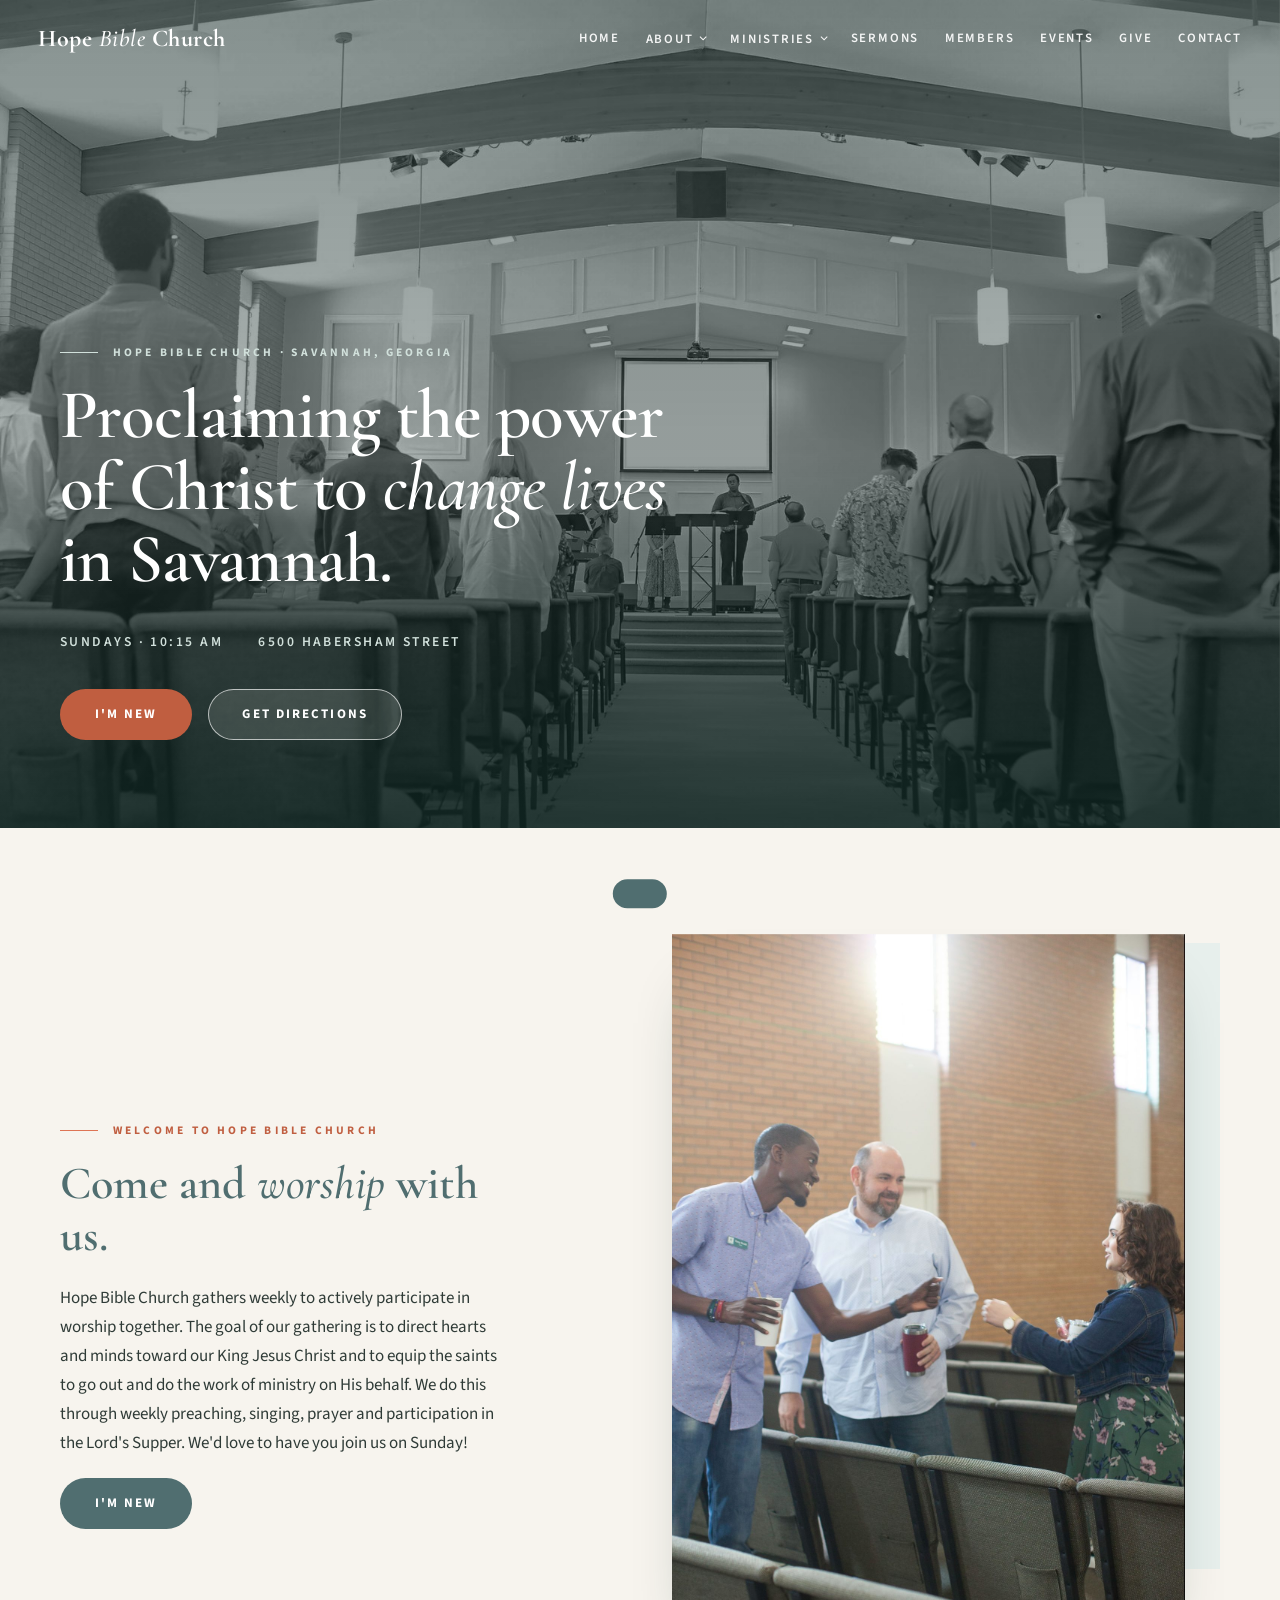
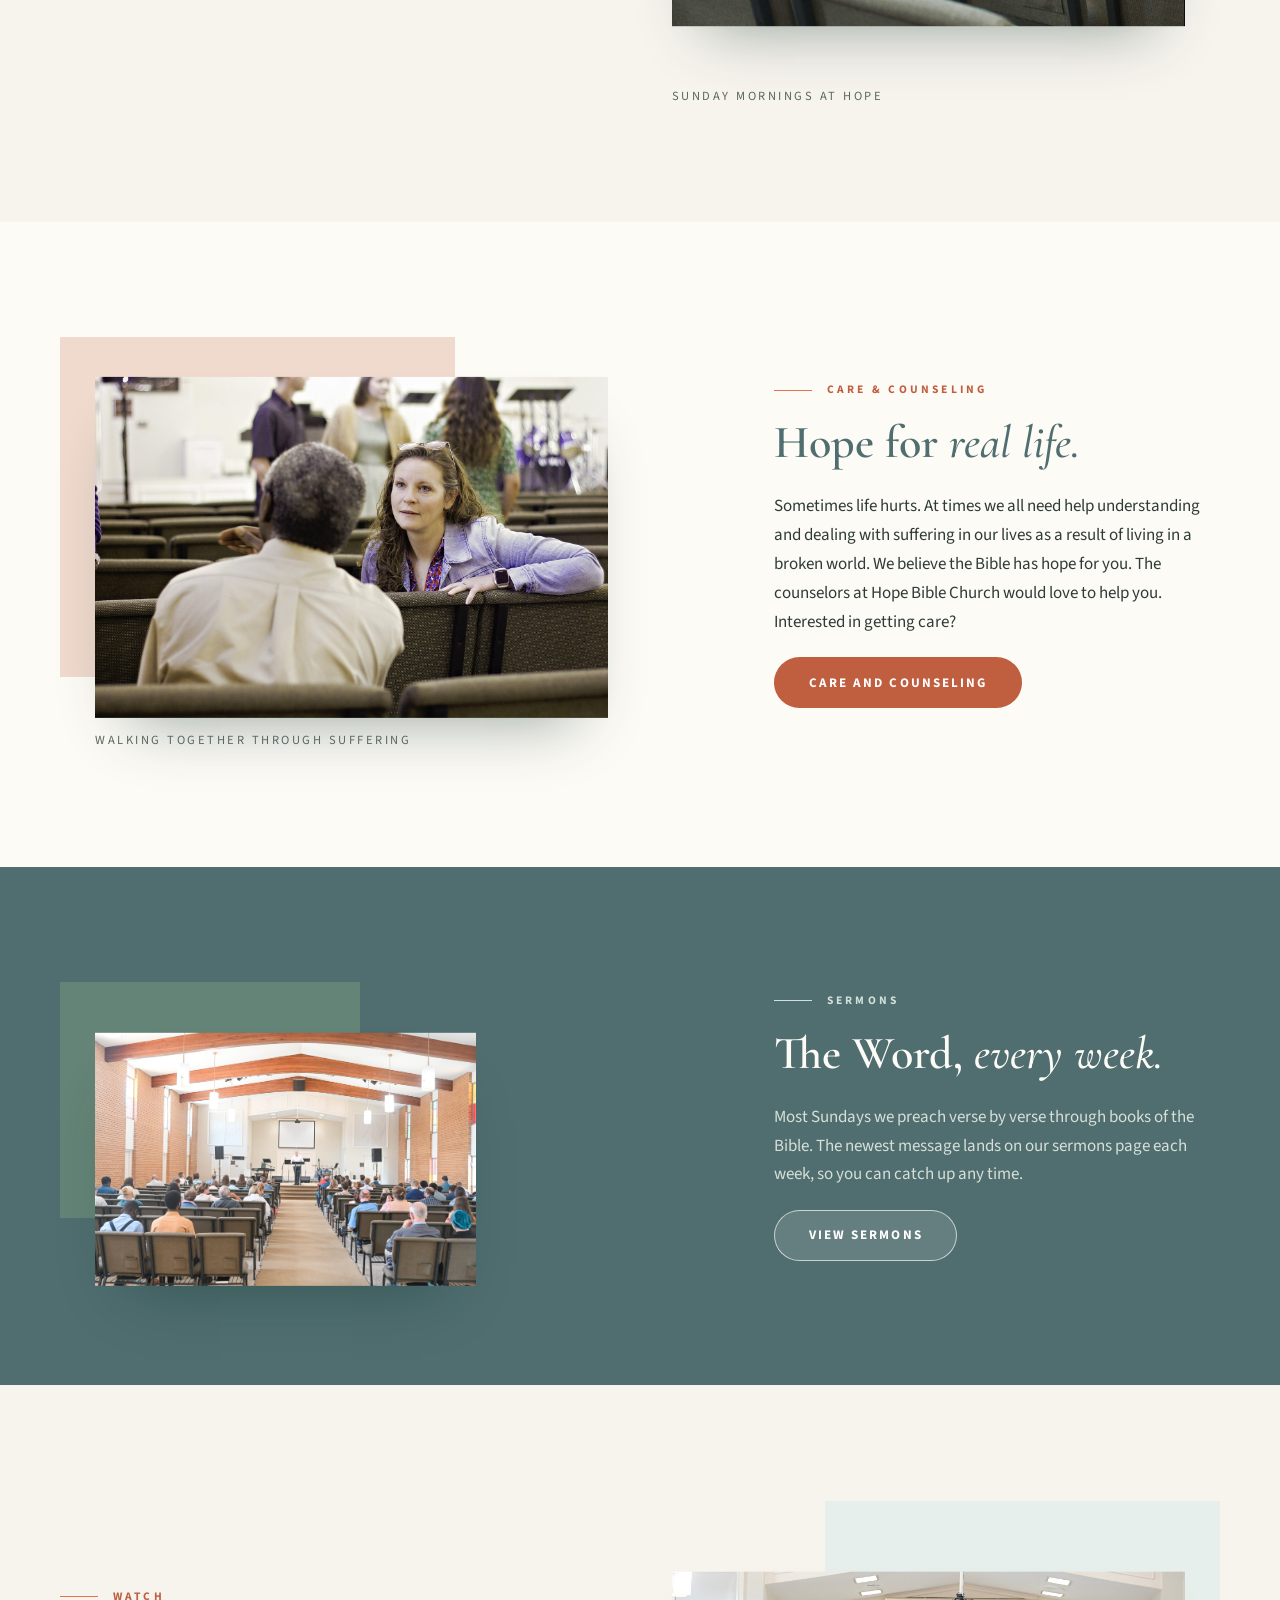
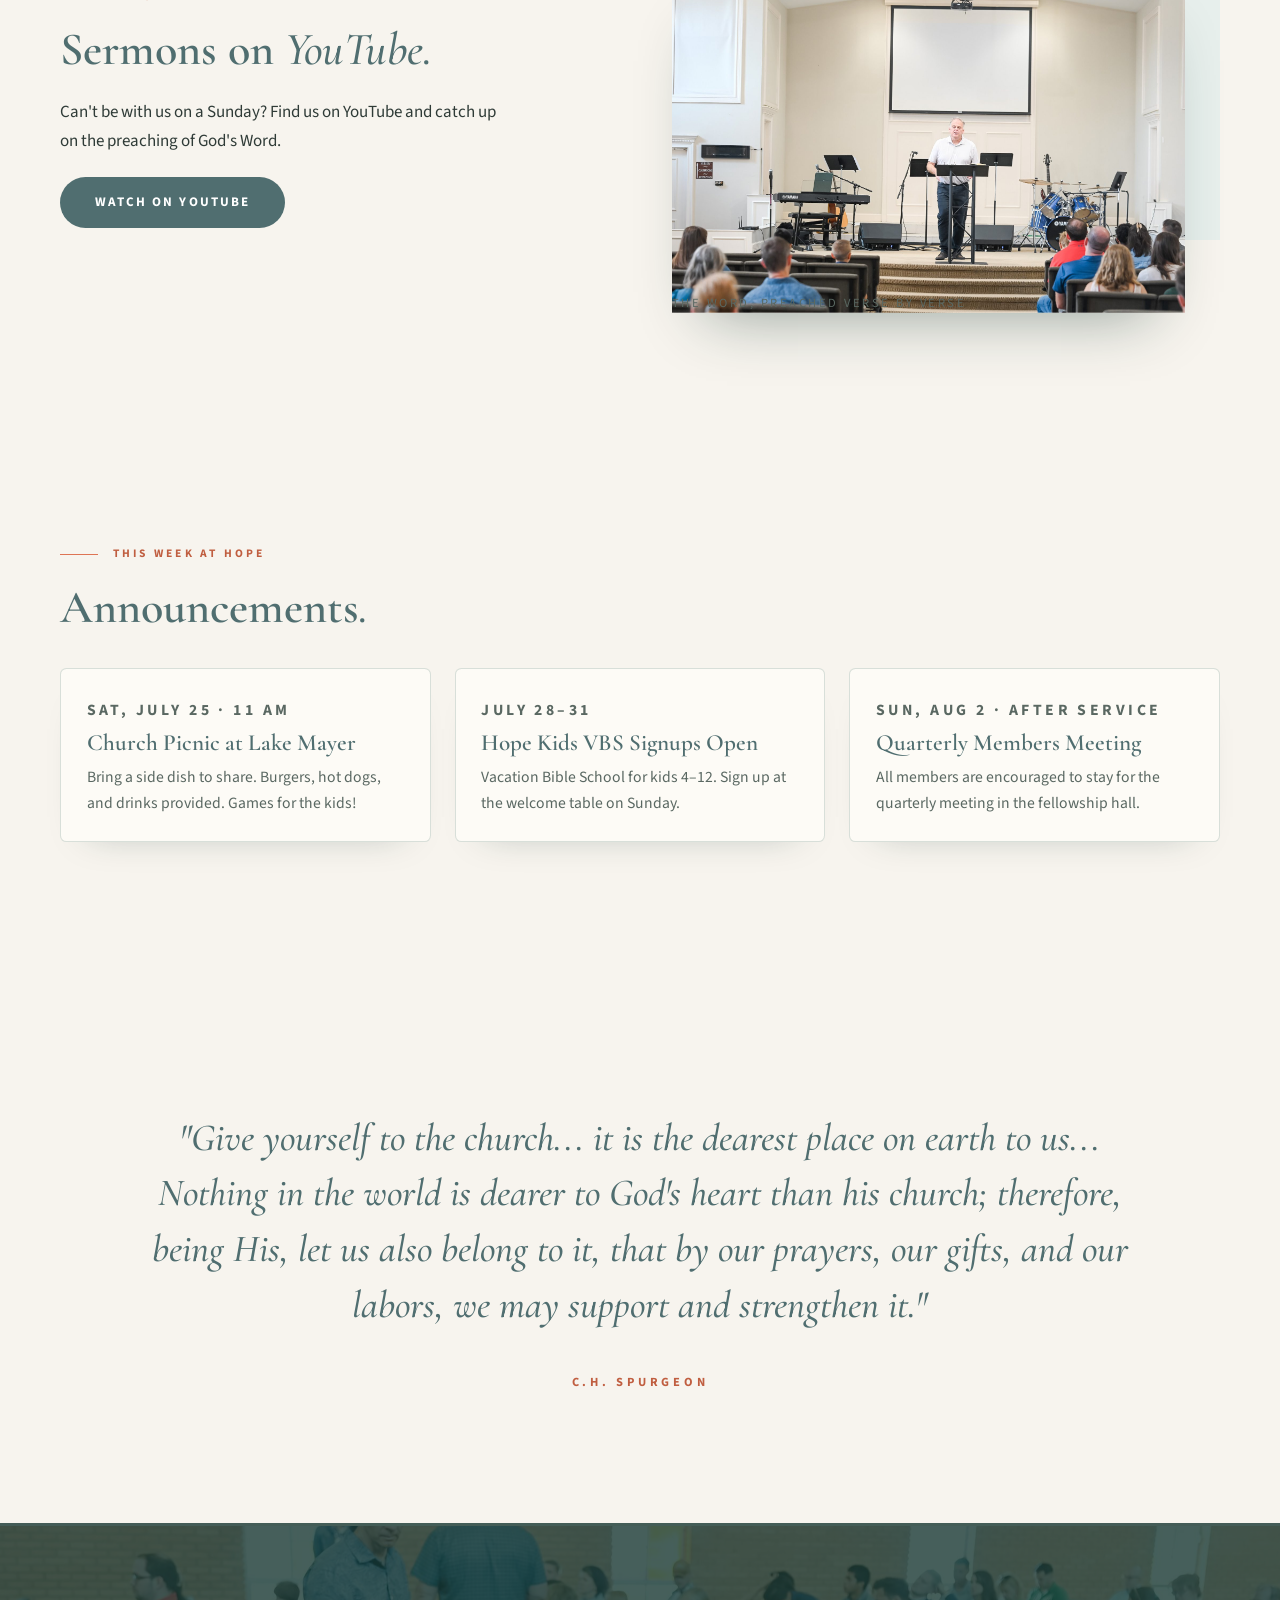
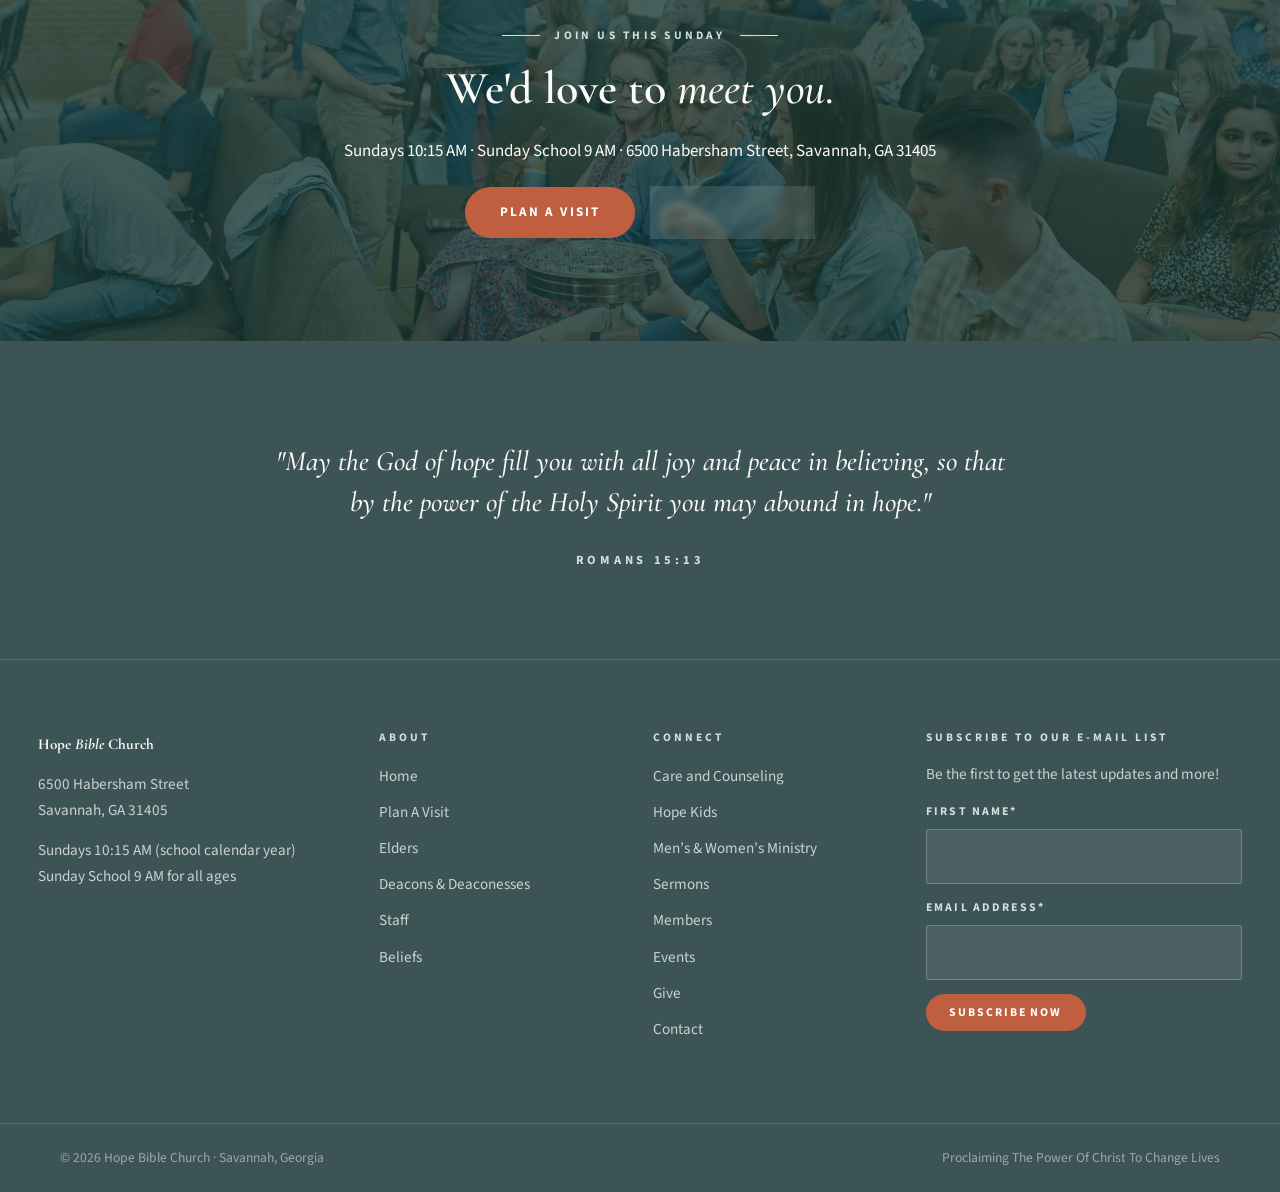
==== index.html @ d9b1b4f8 "Hope Bible Church production site (Coastal Light) for hopesav.com Static build of the chosen Coastal" ====
<!DOCTYPE html>
<html lang="en">
<head>
<meta charset="utf-8">
<meta name="viewport" content="width=device-width, initial-scale=1">
<title>Hope Bible Church | Savannah, GA</title>
<meta name="description" content="Hope Bible Church — Proclaiming The Power Of Christ To Change Lives in Savannah. Sundays 10:15 AM at 6500 Habersham Street.">
<link rel="canonical" href="https://hopesav.com/">
<link rel="icon" href="assets/img/favicon.png">
<link rel="preconnect" href="https://fonts.googleapis.com">
<link rel="preconnect" href="https://fonts.gstatic.com" crossorigin>
<link href="https://fonts.googleapis.com/css2?family=Cormorant+Garamond:ital,wght@0,500;0,600;0,700;1,500;1,600&family=Source+Sans+3:ital,wght@0,400;0,600;0,700;1,400&display=swap" rel="stylesheet">
<link rel="stylesheet" href="style.css">
</head>
<body>

<header class="site-header" id="siteHeader">
  <div class="header-inner">
    <a class="wordmark" href="./">Hope <em>Bible</em> Church</a>
    <button class="nav-toggle" id="navToggle" aria-expanded="false" aria-controls="mainNav" aria-label="Menu"><span></span><span></span><span></span></button>
    <nav class="main-nav" id="mainNav" aria-label="Primary">
      <ul class="nav-list">
        <li><a href="./" aria-current="page">Home</a></li>
        <li class="has-dropdown">
          <button class="nav-drop-btn" type="button" aria-expanded="false">About</button>
          <ul class="dropdown">
            <li><a href="plan-a-visit/">Plan A Visit</a></li>
            <li><a href="elders/">Elders</a></li>
            <li><a href="deacons/">Deacons &amp; Deaconesses</a></li>
            <li><a href="staff/">Staff</a></li>
            <li><a href="beliefs/">Beliefs</a></li>
          </ul>
        </li>
        <li class="has-dropdown">
          <button class="nav-drop-btn" type="button" aria-expanded="false">Ministries</button>
          <ul class="dropdown">
            <li><a href="https://www.hopediscipleship.org/" target="_blank" rel="noopener">Care and Counseling</a></li>
            <li><a href="hope-kids/">Hope Kids</a></li>
            <li><a href="adult-ministries/">Men&rsquo;s &amp; Women&rsquo;s Ministry</a></li>
          </ul>
        </li>
        <li><a href="sermons/">Sermons</a></li>
        <li><a href="https://hopesav.churchcenter.com/" target="_blank" rel="noopener">Members</a></li>
        <li><a href="events/">Events</a></li>
        <li><a href="https://hopesav.churchcenter.com/giving" target="_blank" rel="noopener">Give</a></li>
        <li><a href="contact/">Contact</a></li>
              </ul>
    </nav>
  </div>
</header>

<main>
  <!-- ============ HERO ============ -->
  <section class="hero" aria-label="Welcome">
    <div class="hero-media" data-parallax="0.14">
      <!-- swap this img for <video autoplay muted loop playsinline> when footage is ready -->
      <img src="assets/img/new-hero-bw.jpg" alt="The congregation of Hope Bible Church gathered for Sunday worship">
    </div>
    <div class="hero-scrim"></div>
    <div class="hero-content container">
      <p class="eyebrow light hero-fade">Hope Bible Church · Savannah, Georgia</p>
      <h1 class="display">
        <span class="hero-line"><span>Proclaiming the power</span></span>
        <span class="hero-line"><span>of Christ to <span class="serif-italic">change lives</span></span></span>
        <span class="hero-line"><span>in Savannah.</span></span>
      </h1>
      <div class="hero-meta hero-fade">
        <span>Sundays · 10:15 AM</span>
        <span>6500 Habersham Street</span>
      </div>
      <div class="btn-row hero-fade">
        <a class="btn btn-terra" href="plan-a-visit/">I'm New</a>
        <a class="btn btn-ghost-light" href="https://www.google.com/maps/search/?api=1&amp;query=Hope+Bible+Church+Savannah" target="_blank" rel="noopener">Get Directions</a>
      </div>
    </div>
  </section>

  <!-- ============ WELCOME ============ -->
  <section class="section" aria-labelledby="welcome-heading">
    <div class="container">
      <div class="split">
        <div class="split-text reveal">
          <p class="eyebrow">Welcome to Hope Bible Church</p>
          <h2 id="welcome-heading" class="title-lg"><!-- DRAFT heading (church asked for something other than "Are you new?") -->Come and <span class="serif-italic">worship</span> with us.</h2>
          <p>Hope Bible Church gathers weekly to actively participate in worship together. The goal of our gathering is to direct hearts and minds toward our King Jesus Christ and to equip the saints to go out and do the work of ministry on His behalf. We do this through weekly preaching, singing, prayer and participation in the Lord's Supper. We'd love to have you join us on Sunday!</p>
          <div class="btn-row"><a class="btn btn-sea" href="plan-a-visit/">I'm New</a></div>
        </div>
        <figure class="overlap-fig reveal reveal-d1">
          <div class="fig-block"></div>
          <img data-parallax="0.05" src="assets/img/welcome.jpg" alt="Friends talking and greeting one another at Hope Bible Church">
          <figcaption>Sunday mornings at Hope</figcaption>
        </figure>
      </div>
    </div>
  </section>

  <!-- ============ HOPE FOR REAL LIFE ============ -->
  <section class="section section-cream" aria-labelledby="care-heading">
    <div class="container">
      <div class="split flip">
        <div class="split-text reveal">
          <!-- TODO (church): swap this section's wording for the copy Justin provides. His site (hopediscipleship.org) is now linked from the Care & Counseling page. -->
          <p class="eyebrow">Care &amp; Counseling</p>
          <h2 id="care-heading" class="title-lg">Hope for <span class="serif-italic">real life.</span></h2>
          <p>Sometimes life hurts. At times we all need help understanding and dealing with suffering in our lives as a result of living in a broken world. We believe the Bible has hope for you. The counselors at Hope Bible Church would love to help you. Interested in getting care?</p>
          <div class="btn-row"><a class="btn btn-terra" href="https://www.hopediscipleship.org/" target="_blank" rel="noopener">Care and Counseling</a></div>
        </div>
        <figure class="overlap-fig left block-terra reveal reveal-d1">
          <div class="fig-block"></div>
          <img data-parallax="0.05" src="assets/img/new-counseling-listen.jpg" alt="Two people in a caring conversation">
          <figcaption>Walking together through suffering</figcaption>
        </figure>
      </div>
    </div>
  </section>

  <!-- ============ CURRENT SERMON SERIES ============ -->
  <section class="section section-sea" aria-labelledby="series-heading">
    <div class="container">
      <div class="split flip">
        <figure class="split-fig overlap-fig left reveal" style="max-width:26rem;">
          <div class="fig-block" style="background:rgba(167,208,140,.22);"></div>
          <img data-parallax="0.04" src="assets/img/new-worship-wide.jpg" alt="Sunday worship at Hope Bible Church">
        </figure>
        <div class="split-text reveal reveal-d1">
          <p class="eyebrow">Sermons</p>
          <h2 id="series-heading" class="title-lg">The Word, <span class="serif-italic">every week.</span></h2>
          <p>Most Sundays we preach verse by verse through books of the Bible. The newest message lands on our sermons page each week, so you can catch up any time.</p>
          <div class="btn-row"><a class="btn btn-ghost-light" href="sermons/">View Sermons</a></div>
        </div>
      </div>
    </div>
  </section>


  <!-- ============ SERMONS ON YOUTUBE ============ -->
  <section class="section" aria-labelledby="yt-heading">
    <div class="container">
      <div class="split">
        <div class="split-text reveal">
          <p class="eyebrow">Watch</p>
          <h2 id="yt-heading" class="title-lg">Sermons on <span class="serif-italic">YouTube.</span></h2>
          <p>Can't be with us on a Sunday? Find us on YouTube and catch up on the preaching of God's Word.</p>
          <!-- NOTE: streams are currently unlisted/older; Joe is checking with the church about listing them going forward -->
          <div class="btn-row"><a class="btn btn-sea" href="https://www.youtube.com/@hopebiblechurchSAV" target="_blank" rel="noopener">Watch on YouTube</a></div>
        </div>
        <figure class="overlap-fig reveal reveal-d1">
          <div class="fig-block"></div>
          <img data-parallax="0.05" src="assets/img/new-preaching.jpg" alt="Preaching at Hope Bible Church">
          <figcaption>The Word, preached verse by verse</figcaption>
        </figure>
      </div>
    </div>
  </section>

  <!-- ============ ANNOUNCEMENTS (driven by Google Sheet; see main.js) ============ -->
  <section class="section" aria-labelledby="annc-heading">
    <div class="container">
      <p class="eyebrow reveal">This Week at Hope</p>
      <h2 id="annc-heading" class="title-lg reveal">Announcements<span class="serif-italic">.</span></h2>
      <div class="annc-grid" id="anncGrid" aria-live="polite">
        <p class="annc-fallback">Announcements are updating, check back soon.</p>
      </div>
    </div>
  </section>

  <!-- ============ CLOSING SCRIPTURE ============ -->
  <section class="section" aria-label="Scripture">
    <div class="container">
      <blockquote class="scripture" data-quote-reveal>"Give yourself to the church... it is the dearest place on earth to us... Nothing in the world is dearer to God's heart than his church; therefore, being His, let us also belong to it, that by our prayers, our gifts, and our labors, we may support and strengthen it."</blockquote>
      <p class="scripture-ref">C.H. Spurgeon</p>
    </div>
  </section>

  <!-- ============ VISIT CTA BAND ============ -->
  <section class="cta-band" aria-labelledby="visit-cta">
    <div class="band-media" data-parallax="0.1"><img src="assets/img/new-fellowship-pews.jpg" alt="" role="presentation"></div>
    <div class="band-scrim"></div>
    <div class="band-content container reveal">
      <p class="eyebrow light centered">Join Us This Sunday</p>
      <h2 id="visit-cta" class="title-lg">We'd love to <span class="serif-italic">meet you.</span></h2>
      <p>Sundays 10:15 AM · Sunday School 9 AM · 6500 Habersham Street, Savannah, GA 31405</p>
      <div class="btn-row" style="justify-content:center;">
        <a class="btn btn-terra" href="plan-a-visit/">Plan A Visit</a>
        <a class="btn btn-ghost-light" href="contact/">Contact Us</a>
      </div>
    </div>
  </section>
</main>

<footer class="site-footer">
  <div class="footer-verse">
    <div class="container">
      <blockquote class="scripture" data-quote-reveal>"May the God of hope fill you with all joy and peace in believing, so that by the power of the Holy Spirit you may abound in hope."</blockquote>
      <p class="scripture-ref">Romans 15:13</p>
    </div>
  </div>
  <div class="footer-main container-wide">
    <div class="footer-col">
      <p class="footer-wordmark">Hope <em>Bible</em> Church</p>
      <p>6500 Habersham Street<br>Savannah, GA 31405</p>
      <p>Sundays 10:15 AM (school calendar year)<br>Sunday School 9 AM for all ages</p>
    </div>
    <div class="footer-col">
      <h3>About</h3>
      <ul>
        <li><a href="./">Home</a></li>
        <li><a href="plan-a-visit/">Plan A Visit</a></li>
        <li><a href="elders/">Elders</a></li>
        <li><a href="deacons/">Deacons &amp; Deaconesses</a></li>
        <li><a href="staff/">Staff</a></li>
        <li><a href="beliefs/">Beliefs</a></li>
      </ul>
    </div>
    <div class="footer-col">
      <h3>Connect</h3>
      <ul>
        <li><a href="https://www.hopediscipleship.org/" target="_blank" rel="noopener">Care and Counseling</a></li>
        <li><a href="hope-kids/">Hope Kids</a></li>
            <li><a href="adult-ministries/">Men&rsquo;s &amp; Women&rsquo;s Ministry</a></li>
        <li><a href="sermons/">Sermons</a></li>
        <li><a href="https://hopesav.churchcenter.com/" target="_blank" rel="noopener">Members</a></li>
        <li><a href="events/">Events</a></li>
        <li><a href="https://hopesav.churchcenter.com/giving" target="_blank" rel="noopener">Give</a></li>
        <li><a href="contact/">Contact</a></li>
      </ul>
    </div>
    <div class="footer-col">
      <h3>Subscribe to our E-mail list</h3>
      <p>Be the first to get the latest updates and more!</p>
      <form class="site-form newsletter-form" novalidate>
            <input type="checkbox" name="botcheck" class="hp" tabindex="-1" autocomplete="off" aria-hidden="true">
        <div class="field">
          <label for="nl-first">First Name*</label>
          <input id="nl-first" name="first-name" type="text" required autocomplete="given-name">
        </div>
        <div class="field">
          <label for="nl-email">Email Address*</label>
          <input id="nl-email" name="email" type="email" required autocomplete="email">
        </div>
        <button class="btn btn-terra btn-sm" type="submit">Subscribe Now</button>
      </form>
    </div>
  </div>
  <div class="footer-bottom">
    <div class="container">
      <span>&copy; 2026 Hope Bible Church · Savannah, Georgia</span>
      <span>Proclaiming The Power Of Christ To Change Lives</span>
    </div>
  </div>
</footer>

<script src="main.js"></script>
</body>
</html>
---- style.css ----
/* ============================================================
   Hope Bible Church — Mockup Option 2: "Coastal Light"
   Airy, bright, editorial. Warm sand, deep sea-green, terracotta.
   ============================================================ */

:root{
  --sand:#f7f4ee;
  --cream:#fdfbf6;
  --sea:#506e70;
  --sea-deep:#3d5457;
  --sage:#d1e0db;
  --sage-soft:#e7efec;
  --terra:#de7454;
  --terra-deep:#c05e40;
  --ink:#2f3b37;
  --muted:#5a6862;
  --hairline:rgba(29,74,66,.16);
  --serif:'Cormorant Garamond', Georgia, 'Times New Roman', serif;
  --sans:'Source Sans 3', 'Segoe UI', Arial, sans-serif;
  --ease:cubic-bezier(.22,.61,.36,1);
  --dur:.55s;
}

*,*::before,*::after{box-sizing:border-box;}
html{scroll-behavior:smooth;}
body{
  margin:0;
  font-family:var(--sans);
  font-size:1.0625rem;
  line-height:1.7;
  color:var(--ink);
  background:var(--sand);
  -webkit-font-smoothing:antialiased;
}
img{max-width:100%;display:block;}
a{color:var(--sea);text-decoration-color:rgba(29,74,66,.35);text-underline-offset:3px;transition:color .3s var(--ease);}
a:hover{color:var(--terra-deep);}
a:focus-visible,button:focus-visible,input:focus-visible,textarea:focus-visible{
  outline:2px solid var(--terra-deep);outline-offset:3px;border-radius:2px;
}
h1,h2,h3,h4{font-family:var(--serif);color:var(--sea);font-weight:600;line-height:1.12;margin:0 0 .5em;}
p{margin:0 0 1.2em;}
.container{width:min(1160px,92%);margin-inline:auto;}
.container-wide{width:min(1340px,94%);margin-inline:auto;}
.hairline{border:0;border-top:1px solid var(--hairline);margin:0;}

/* ---------- Type helpers ---------- */
.eyebrow{
  display:flex;align-items:center;gap:.9rem;
  font-family:var(--sans);font-size:.72rem;font-weight:700;
  letter-spacing:.28em;text-transform:uppercase;color:var(--terra-deep);
  margin:0 0 1.1rem;
}
.eyebrow::before{content:"";width:2.4rem;height:1px;background:var(--terra);flex:none;}
.eyebrow.centered{justify-content:center;}
.eyebrow.centered::after{content:"";width:2.4rem;height:1px;background:var(--terra);flex:none;}
.eyebrow.light{color:var(--sage);}
.eyebrow.light::before,.eyebrow.light::after{background:var(--sage);}
.display{
  font-size:clamp(2.6rem,5.4vw,5rem);
  font-weight:600;letter-spacing:-.01em;line-height:1.04;
}
.title-lg{font-size:clamp(2.1rem,3.6vw,3.4rem);}
.title-md{font-size:clamp(1.6rem,2.4vw,2.2rem);}
.serif-italic{font-family:var(--serif);font-style:italic;font-weight:500;}
.lead{font-size:1.15rem;color:var(--muted);}

/* ---------- Buttons ---------- */
.btn{
  display:inline-block;padding:.85rem 2.1rem;
  font-family:var(--sans);font-size:.82rem;font-weight:700;
  letter-spacing:.16em;text-transform:uppercase;text-decoration:none;
  border-radius:2rem;border:1px solid transparent;cursor:pointer;
  transition:background .45s var(--ease),color .45s var(--ease),border-color .45s var(--ease),transform .45s var(--ease),box-shadow .45s var(--ease);
}
.btn:hover{transform:translateY(-2px);}
.btn-terra{background:var(--terra-deep);color:#fff;}
.btn-terra:hover{background:var(--sea);color:#fff;box-shadow:0 12px 28px -14px rgba(18,51,45,.55);}
.btn-sea{background:var(--sea);color:#fff;}
.btn-sea:hover{background:var(--terra-deep);color:#fff;box-shadow:0 12px 28px -14px rgba(168,83,52,.55);}
.btn-outline{background:transparent;color:var(--sea);border-color:var(--sea);}
.btn-outline:hover{background:var(--sea);color:#fff;}
.btn-ghost-light{background:rgba(253,251,246,.12);color:#fff;border-color:rgba(255,255,255,.65);backdrop-filter:blur(3px);}
.btn-ghost-light:hover{background:var(--cream);color:var(--sea);border-color:var(--cream);}
.btn-sm{padding:.55rem 1.4rem;font-size:.74rem;}
.btn-row{display:flex;flex-wrap:wrap;gap:1rem;align-items:center;}

/* ---------- Header ---------- */
.site-header{
  position:fixed;inset:0 0 auto 0;z-index:60;
  padding:0;
  transition:background .5s var(--ease),box-shadow .5s var(--ease),padding .5s var(--ease);
}
.header-inner{
  width:min(1340px,94%);margin-inline:auto;
  display:flex;align-items:center;justify-content:space-between;gap:1.5rem;
  padding:1.35rem 0;
  transition:padding .5s var(--ease);
}
.wordmark{
  font-family:var(--serif);font-size:1.5rem;font-weight:700;letter-spacing:.02em;
  color:#fff;text-decoration:none;line-height:1;white-space:nowrap;
}
.wordmark em{font-style:italic;font-weight:500;}
/* blur/background live on a pseudo-element: backdrop-filter on the header
   itself would become the containing block for the fixed mobile drawer,
   collapsing it to the header's height after scroll */
.site-header::before{
  content:"";position:absolute;inset:0;z-index:-1;
  background:rgba(253,251,246,.94);
  box-shadow:0 1px 0 var(--hairline),0 18px 40px -30px rgba(18,51,45,.35);
  backdrop-filter:blur(10px);
  opacity:0;transition:opacity .5s var(--ease);
}
.site-header.scrolled::before{opacity:1;}
.site-header.scrolled .header-inner{padding:.8rem 0;}
.site-header.scrolled .wordmark{color:var(--sea);}

.nav-list{list-style:none;display:flex;align-items:center;gap:1.6rem;margin:0;padding:0;}
.nav-list > li{position:relative;}
.nav-list > li > a,
.nav-drop-btn{
  font-family:var(--sans);font-size:.8rem;font-weight:600;letter-spacing:.14em;
  text-transform:uppercase;text-decoration:none;color:rgba(255,255,255,.92);
  background:none;border:0;cursor:pointer;padding:.4rem 0;
  transition:color .35s var(--ease);display:inline-flex;align-items:center;gap:.35rem;
}
.nav-list > li > a:hover,.nav-drop-btn:hover{color:var(--sage);}
.site-header.scrolled .nav-list > li > a,
.site-header.scrolled .nav-drop-btn{color:var(--sea);}
.site-header.scrolled .nav-list > li > a:hover,
.site-header.scrolled .nav-drop-btn:hover{color:var(--terra-deep);}
.nav-drop-btn::after{
  content:"";width:.42em;height:.42em;border-right:1.5px solid currentColor;border-bottom:1.5px solid currentColor;
  transform:rotate(45deg) translateY(-2px);transition:transform .3s var(--ease);
}
.has-dropdown.open > .nav-drop-btn::after{transform:rotate(-135deg) translateY(-1px);}
.dropdown{
  list-style:none;margin:0;padding:.7rem 0;
  position:absolute;top:calc(100% + .9rem);left:-1.2rem;min-width:14rem;
  background:var(--cream);border:1px solid var(--hairline);border-radius:.4rem;
  box-shadow:0 24px 48px -24px rgba(18,51,45,.35);
  opacity:0;visibility:hidden;transform:translateY(10px);
  transition:opacity .4s var(--ease),transform .4s var(--ease),visibility 0s .4s;
}
.has-dropdown:hover .dropdown,
.has-dropdown:focus-within .dropdown,
.has-dropdown.open .dropdown{
  opacity:1;visibility:visible;transform:translateY(0);transition-delay:0s;
}
.dropdown a{
  display:block;padding:.5rem 1.4rem;color:var(--sea);text-decoration:none;
  font-size:.86rem;letter-spacing:.04em;text-transform:none;font-weight:600;
  transition:background .3s var(--ease),color .3s var(--ease),padding-left .3s var(--ease);
}
.dropdown a:hover{background:var(--sage-soft);color:var(--sea-deep);padding-left:1.7rem;}
.nav-list > li.nav-cta > a{
  padding:.55rem 1.4rem;font-size:.74rem;letter-spacing:.16em;margin-left:.4rem;
  background:var(--terra-deep);color:#fff;border-radius:2rem;
}
.nav-list > li.nav-cta > a:hover{background:var(--sea);color:#fff;}
.site-header.scrolled .nav-list > li.nav-cta > a{background:var(--terra-deep);color:#fff;}
.site-header.scrolled .nav-list > li.nav-cta > a:hover{background:var(--sea);color:#fff;}

.nav-toggle{
  display:none;background:rgba(18,51,45,.4);border:0;cursor:pointer;
  padding:.65rem .6rem;z-index:70;border-radius:50%;
  transition:background .4s var(--ease);
}
.site-header.scrolled .nav-toggle,
body.nav-open .nav-toggle{background:transparent;}
.nav-toggle span{
  display:block;width:26px;height:2px;background:#fff;margin:6px 0;border-radius:2px;
  transition:transform .4s var(--ease),opacity .3s var(--ease),background .4s var(--ease);
}
.site-header.scrolled .nav-toggle span,
body.nav-open .nav-toggle span{background:var(--sea);}
body.nav-open .nav-toggle span:nth-child(1){transform:translateY(8px) rotate(45deg);}
body.nav-open .nav-toggle span:nth-child(2){opacity:0;}
body.nav-open .nav-toggle span:nth-child(3){transform:translateY(-8px) rotate(-45deg);}

/* ---------- Hero ---------- */
.hero{
  position:relative;min-height:92vh;display:flex;align-items:flex-end;
  overflow:hidden;color:#fff;
}
.hero.hero-page{min-height:62vh;}
.hero-media{position:absolute;inset:-12% 0;z-index:0;will-change:transform;}
.hero-media img{width:100%;height:100%;object-fit:cover;animation:kenburns 26s var(--ease) infinite alternate;}
@keyframes kenburns{
  from{transform:scale(1) translate(0,0);}
  to{transform:scale(1.12) translate(-1.5%,1.5%);}
}
.hero-scrim{
  position:absolute;inset:0;z-index:1;
  background:linear-gradient(to top,rgba(15,38,34,.82) 0%,rgba(15,38,34,.35) 45%,rgba(15,38,34,.5) 100%);
}
.hero-content{position:relative;z-index:2;padding:9rem 0 5.5rem;}
.hero.hero-page .hero-content{padding:8.5rem 0 4rem;}
.hero h1{color:#fff;max-width:14em;}
.hero .hero-sub{
  font-size:clamp(1.05rem,1.5vw,1.3rem);max-width:34em;color:rgba(253,251,246,.9);
  font-weight:400;
}
.hero-meta{
  display:flex;flex-wrap:wrap;gap:.6rem 2.2rem;margin:1.6rem 0 2.2rem;
  font-size:.85rem;letter-spacing:.18em;text-transform:uppercase;font-weight:600;color:var(--sage);
}
.hero-line{display:block;overflow:hidden;}
.hero-line > span{display:block;transform:translateY(110%);animation:heroRise 1s var(--ease) forwards;}
.hero-line:nth-child(2) > span{animation-delay:.15s;}
.hero-line:nth-child(3) > span{animation-delay:.3s;}
@keyframes heroRise{to{transform:translateY(0);}}
/* word-by-word headline (JS wraps words in .hw and adds .split to the h1) */
.hero h1.words-split .hero-line{overflow:visible;}
.hero h1.words-split .hero-line > span{transform:none;animation:none;}
.hero h1 .hw{display:inline-block;opacity:0;transform:translateY(.55em);animation:heroWord .8s var(--ease) forwards;will-change:transform,opacity;}
@keyframes heroWord{to{opacity:1;transform:translateY(0);}}
.hero-fade{opacity:0;transform:translateY(18px);animation:heroFade 1s var(--ease) .55s forwards;}
@keyframes heroFade{to{opacity:1;transform:translateY(0);}}

/* ---------- Sections ---------- */
.section{padding:clamp(4rem,9vw,7.5rem) 0;}
.section-sea{background:var(--sea);color:#e9efe6;}
.section-sea h2,.section-sea h3{color:var(--cream);}
.section-sea .eyebrow{color:var(--sage);}
.section-sea .eyebrow::before,.section-sea .eyebrow::after{background:var(--sage);}
.section-sea p{color:rgba(233,239,230,.88);}
.section-cream{background:var(--cream);}
.section-sage{background:var(--sage-soft);}

/* editorial split */
.split{
  display:grid;grid-template-columns:repeat(12,1fr);
  gap:clamp(2rem,5vw,4.5rem);align-items:center;
}
.split .split-text{grid-column:1 / span 5;}
.split .split-fig,.split > .overlap-fig{grid-column:7 / span 6;}
.split.flip .split-text{grid-column:8 / span 5;grid-row:1;}
.split.flip .split-fig,.split.flip > .overlap-fig{grid-column:1 / span 6;grid-row:1;}

/* overlapping image card */
.overlap-fig{position:relative;margin:0;padding:2.2rem 2.2rem 0 0;}
.overlap-fig .fig-block{
  position:absolute;top:0;right:0;width:72%;height:82%;
  background:var(--sage-soft);z-index:0;
}
.overlap-fig.block-sea .fig-block{background:var(--sea);opacity:.92;}
.overlap-fig.block-terra .fig-block{background:#f0d9cd;}
.overlap-fig img{
  position:relative;z-index:1;width:100%;height:auto;object-fit:cover;
  box-shadow:0 34px 60px -34px rgba(18,51,45,.45);
}
.overlap-fig figcaption{
  position:relative;z-index:2;margin-top:1rem;
  font-size:.78rem;letter-spacing:.2em;text-transform:uppercase;color:var(--muted);
}
.overlap-fig.left{padding:2.2rem 0 0 2.2rem;}
.overlap-fig.left .fig-block{right:auto;left:0;}

/* scripture pull-quote */
.scripture{
  font-family:var(--serif);font-style:italic;font-weight:500;
  font-size:clamp(1.5rem,3vw,2.4rem);line-height:1.45;color:var(--sea);
  max-width:26em;margin-inline:auto;text-align:center;
}
.scripture .qw{display:inline-block;opacity:0;transform:translateY(.45em);}
.scripture.in .qw{opacity:1;transform:translateY(0);transition:opacity .6s var(--ease),transform .6s var(--ease);}
.scripture-ref{
  text-align:center;margin-top:1.6rem;font-family:var(--sans);
  font-size:.78rem;font-weight:700;letter-spacing:.3em;text-transform:uppercase;color:var(--terra-deep);
}
.section-sea .scripture{color:var(--cream);}
.section-sea .scripture-ref{color:var(--sage);}

/* ---------- Reveal on scroll ---------- */
.reveal{opacity:0;transform:translateY(28px) scale(.985);transition:opacity .7s var(--ease),transform .7s var(--ease);}
.reveal.in{opacity:1;transform:none;}
.reveal-d1{transition-delay:.12s;}
.reveal-d2{transition-delay:.24s;}
.reveal-d3{transition-delay:.36s;}

/* ---------- Cards / grids ---------- */
.card-grid{display:grid;gap:2rem;}
.grid-2{grid-template-columns:repeat(2,1fr);}
.grid-3{grid-template-columns:repeat(3,1fr);}
.grid-4{grid-template-columns:repeat(4,1fr);}

.team-card{background:var(--cream);border:1px solid var(--hairline);}
.team-card img{width:100%;aspect-ratio:4/4.6;object-fit:cover;filter:saturate(.96);transition:transform .6s var(--ease);}
.team-card .team-photo{overflow:hidden;}
.team-card:hover .team-photo img{transform:scale(1.045);}
.team-card .team-info{padding:1.3rem 1.5rem 1.5rem;}
.team-card h3{margin:0 0 .15rem;font-size:1.45rem;}
.team-card .team-role{font-size:.76rem;letter-spacing:.22em;text-transform:uppercase;color:var(--terra-deep);font-weight:700;margin:0 0 .4rem;}
.team-card .team-mail{font-size:.9rem;word-break:break-all;}

/* elder editorial rows */
.person-row{
  display:grid;grid-template-columns:repeat(12,1fr);gap:clamp(2rem,4.5vw,4rem);
  align-items:center;padding:clamp(2.6rem,5vw,4rem) 0;
}
.person-row + .person-row{border-top:1px solid var(--hairline);}
.person-row .person-fig{grid-column:1 / span 5;}
.person-row .person-bio{grid-column:6 / span 7;}
.person-row.flip .person-fig{grid-column:8 / span 5;grid-row:1;}
.person-row.flip .person-bio{grid-column:1 / span 7;grid-row:1;}

/* info blocks (plan a visit / hope kids) */
.info-block h3{font-size:1.7rem;}
.qa-grid{display:grid;grid-template-columns:repeat(2,1fr);gap:2.6rem 3.5rem;}
.qa-item{border-top:1px solid var(--hairline);padding-top:1.4rem;}
.qa-item h3{font-size:1.55rem;margin-bottom:.5rem;}

/* pill list (counseling topics) */
.pill-list{display:flex;flex-wrap:wrap;gap:.7rem;list-style:none;padding:0;margin:1.4rem 0 2rem;}
.pill-list li{
  padding:.42rem 1.15rem;border:1px solid var(--hairline);border-radius:2rem;
  font-size:.86rem;letter-spacing:.05em;background:var(--cream);color:var(--sea);
  transition:background .35s var(--ease),color .35s var(--ease),border-color .35s var(--ease);
}
.pill-list li:hover{background:var(--sea);color:var(--cream);border-color:var(--sea);}

/* beliefs */
.belief-list{list-style:none;margin:0;padding:0;counter-reset:belief;}
.belief{
  display:grid;grid-template-columns:minmax(4.5rem,7rem) 1fr;gap:1.5rem 2.5rem;
  padding:2.4rem 0;border-top:1px solid var(--hairline);counter-increment:belief;
}
.belief:last-child{border-bottom:1px solid var(--hairline);}
.belief::before{
  content:counter(belief,decimal-leading-zero);
  font-family:var(--serif);font-style:italic;font-size:clamp(2.2rem,4vw,3.4rem);
  color:var(--terra);line-height:1;padding-top:.2rem;
}
.belief h3{font-size:1.5rem;letter-spacing:.02em;margin-bottom:.35rem;}
.belief p{margin:0;max-width:62ch;}

/* ---------- Sermons ---------- */
.series-player{
  background:var(--cream);border:1px solid var(--hairline);
  padding:clamp(1.4rem,3vw,2.6rem);margin-bottom:3.2rem;
  display:grid;grid-template-columns:minmax(180px,260px) 1fr;gap:2rem;align-items:start;
  box-shadow:0 30px 60px -40px rgba(18,51,45,.4);
}
.series-player .player-art img{width:100%;box-shadow:0 18px 36px -20px rgba(18,51,45,.5);}
.series-player h2{margin-bottom:.3rem;}
.series-player .player-note{font-size:.85rem;color:var(--muted);margin-bottom:1rem;}
.series-player iframe{width:100%;height:170px;border:0;transition:height .3s ease;}
.series-player.expanded iframe{height:420px;}
@media (prefers-reduced-motion: reduce){.series-player iframe{transition:none;}}
.series-grid{display:grid;grid-template-columns:repeat(4,1fr);gap:1.6rem;}
.series-card{
  background:var(--cream);border:1px solid var(--hairline);padding:0;cursor:pointer;
  text-align:left;font-family:inherit;color:inherit;
  transition:transform .5s var(--ease),box-shadow .5s var(--ease),border-color .5s var(--ease);
}
.series-card:hover{transform:translateY(-6px);box-shadow:0 26px 44px -28px rgba(18,51,45,.45);}
.series-card .series-art{overflow:hidden;aspect-ratio:1/1;}
.series-card .series-art img{width:100%;height:100%;object-fit:cover;transition:transform .6s var(--ease);}
.series-card:hover .series-art img{transform:scale(1.05);}
.series-card .series-name{
  display:flex;justify-content:space-between;align-items:center;gap:.6rem;
  padding:.9rem 1.1rem;font-family:var(--serif);font-size:1.2rem;font-weight:600;color:var(--sea);
}
.series-card .series-name::after{content:"→";color:var(--terra);transition:transform .4s var(--ease);}
.series-card:hover .series-name::after{transform:translateX(4px);}
.series-card.active{border-color:var(--terra);box-shadow:0 0 0 1px var(--terra);}
.series-card.active .series-name::after{content:"♪";}
.sermon-filter{
  display:flex;align-items:center;gap:.8rem;margin:0 0 2rem;max-width:26rem;
}
.sermon-filter input{
  flex:1;padding:.7rem 1.2rem;border:1px solid var(--hairline);border-radius:2rem;
  background:var(--cream);font:inherit;color:var(--ink);
}

/* ---------- Forms ---------- */
.form-card{
  background:var(--cream);border:1px solid var(--hairline);
  padding:clamp(1.8rem,4vw,3rem);box-shadow:0 30px 60px -44px rgba(18,51,45,.5);
}
.form-grid{display:grid;grid-template-columns:1fr 1fr;gap:1.2rem 1.4rem;}
.form-grid .full{grid-column:1 / -1;}
.field label{
  display:block;font-size:.74rem;font-weight:700;letter-spacing:.18em;
  text-transform:uppercase;color:var(--sea);margin-bottom:.4rem;
}
.field input,.field textarea{
  width:100%;padding:.75rem 1rem;border:1px solid var(--hairline);
  background:#fff;font:inherit;color:var(--ink);border-radius:.2rem;
  transition:border-color .3s var(--ease),box-shadow .3s var(--ease);
}
.field input:focus,.field textarea:focus{border-color:var(--sea);box-shadow:0 0 0 3px rgba(167,208,140,.35);outline:none;}
.field textarea{min-height:9rem;resize:vertical;}

/* ---------- Map / embeds ---------- */
.embed-frame{border:1px solid var(--hairline);background:var(--cream);padding:.6rem;box-shadow:0 30px 60px -44px rgba(18,51,45,.5);}
.embed-frame iframe{display:block;width:100%;border:0;}

/* ---------- CTA band ---------- */
.cta-band{position:relative;overflow:hidden;}
.cta-band .band-media{position:absolute;inset:-14% 0;z-index:0;will-change:transform;}
.cta-band .band-media img{width:100%;height:100%;object-fit:cover;}
.cta-band .band-scrim{position:absolute;inset:0;z-index:1;background:rgba(18,51,45,.78);}
.cta-band .band-content{position:relative;z-index:2;text-align:center;padding:clamp(4rem,8vw,6.5rem) 0;color:var(--cream);}
.cta-band h2{color:var(--cream);}

/* ---------- Footer ---------- */
.site-footer{background:var(--sea-deep);color:rgba(233,239,230,.82);}
.footer-verse{
  border-bottom:1px solid rgba(233,239,230,.14);
  padding:clamp(3rem,6vw,4.5rem) 0;text-align:center;
}
.footer-verse .scripture{color:var(--cream);font-size:clamp(1.3rem,2.2vw,1.8rem);}
.footer-verse .scripture-ref{color:var(--sage);}
.footer-main{
  display:grid;grid-template-columns:1.3fr 1fr 1fr 1.4fr;gap:3rem;
  padding:clamp(3rem,6vw,4.5rem) 0;
}
.footer-wordmark{font-family:var(--serif);font-size:1.6rem;font-weight:700;color:var(--cream);margin-bottom:1rem;}
.footer-col h3{
  font-family:var(--sans);font-size:.72rem;font-weight:700;letter-spacing:.26em;
  text-transform:uppercase;color:var(--sage);margin-bottom:1.1rem;
}
.footer-col ul{list-style:none;margin:0;padding:0;}
.footer-col li{margin-bottom:.45rem;}
.footer-col a{color:rgba(233,239,230,.82);text-decoration:none;font-size:.95rem;transition:color .3s var(--ease),padding-left .3s var(--ease);}
.footer-col a:hover{color:var(--sage);padding-left:.3rem;}
.footer-col p{font-size:.95rem;margin-bottom:.9rem;}
.newsletter-form .field{margin-bottom:.9rem;}
.newsletter-form label{color:var(--sage);}
.newsletter-form input{background:rgba(253,251,246,.07);border:1px solid rgba(233,239,230,.25);color:var(--cream);}
.newsletter-form input:focus{border-color:var(--sage);box-shadow:0 0 0 3px rgba(167,208,140,.2);}
.newsletter-form input::placeholder{color:rgba(233,239,230,.45);}
.footer-bottom{
  border-top:1px solid rgba(233,239,230,.14);
  padding:1.4rem 0;font-size:.85rem;color:rgba(233,239,230,.55);
}
.footer-bottom .container{display:flex;flex-wrap:wrap;justify-content:space-between;gap:.6rem;}

/* ---------- Toast ---------- */
.toast{
  position:fixed;left:50%;bottom:2rem;transform:translate(-50%,140%);
  background:var(--sea);color:var(--cream);padding:.9rem 1.7rem;border-radius:2rem;
  font-size:.95rem;z-index:100;box-shadow:0 16px 40px -16px rgba(0,0,0,.5);
  transition:transform .5s var(--ease);max-width:90vw;text-align:center;
}
.toast.show{transform:translate(-50%,0);}

/* ---------- Mobile ---------- */
@media (max-width:1080px){
  .nav-list{gap:1.1rem;}
  .nav-list > li > a,.nav-drop-btn{font-size:.74rem;letter-spacing:.1em;}
}
@media (max-width:920px){
  .nav-toggle{display:block;}
  .main-nav{
    position:fixed;inset:0 0 0 auto;width:min(22rem,86vw);z-index:65;
    background:var(--cream);box-shadow:-30px 0 60px -30px rgba(18,51,45,.4);
    transform:translateX(105%);transition:transform .5s var(--ease);
    overflow-y:auto;padding:6rem 2rem 3rem;
  }
  body.nav-open .main-nav{transform:translateX(0);}
  .nav-list{flex-direction:column;align-items:flex-start;gap:.4rem;}
  .nav-list > li{width:100%;}
  .nav-list > li > a,.nav-drop-btn{
    color:var(--sea);font-size:1rem;letter-spacing:.08em;padding:.55rem 0;width:100%;
    display:flex;justify-content:space-between;text-transform:none;font-family:var(--serif);
    font-size:1.35rem;font-weight:600;
  }
  .dropdown{
    position:static;opacity:1;visibility:visible;transform:none;transition:none;
    border:0;box-shadow:none;background:transparent;padding:0 0 .4rem .9rem;
    display:none;
  }
  .has-dropdown.open .dropdown{display:block;}
  .dropdown a{padding:.35rem 0;}
  .dropdown a:hover{background:transparent;padding-left:.3rem;}
  .nav-cta{margin-top:1rem;}
  .nav-cta .btn{margin-left:0;}
  .split,.split.flip{grid-template-columns:1fr;gap:2.6rem;}
  .split .split-text,.split .split-fig,.split > .overlap-fig,
  .split.flip .split-text,.split.flip .split-fig,.split.flip > .overlap-fig{grid-column:1 / -1;grid-row:auto;}
  .split.flip .split-fig,.split.flip > .overlap-fig{order:-1;}
  .person-row,.person-row.flip{grid-template-columns:1fr;gap:1.8rem;}
  .person-row .person-fig,.person-row .person-bio,
  .person-row.flip .person-fig,.person-row.flip .person-bio{grid-column:1 / -1;grid-row:auto;}
  .person-row.flip .person-fig{order:-1;}
  .qa-grid{grid-template-columns:1fr;}
  .grid-4{grid-template-columns:repeat(2,1fr);}
  .grid-3{grid-template-columns:repeat(2,1fr);}
  .series-grid{grid-template-columns:repeat(2,1fr);}
  .series-player{grid-template-columns:1fr;}
  .series-player .player-art{max-width:16rem;}
  .footer-main{grid-template-columns:1fr 1fr;}
  .hero{min-height:78vh;}
}
@media (max-width:560px){
  .eyebrow{font-size:.64rem;letter-spacing:.16em;flex-wrap:wrap;}
  .eyebrow::before{width:1.6rem;}
  .hero-meta{gap:.4rem 1.4rem;font-size:.76rem;letter-spacing:.12em;}
  .grid-2,.grid-3,.grid-4,.series-grid{grid-template-columns:1fr;}
  .form-grid{grid-template-columns:1fr;}
  .footer-main{grid-template-columns:1fr;gap:2.2rem;}
  .hero-content{padding:8rem 0 3.5rem;}
  .belief{grid-template-columns:1fr;gap:.4rem;}
}

/* ---------- Announcements (Google Sheet driven) ---------- */
.annc-grid{display:grid;grid-template-columns:repeat(auto-fit,minmax(min(100%,17rem),1fr));gap:1.5rem;margin-top:2.2rem;}
.annc-card{
  background:var(--cream);border:1px solid var(--hairline);border-radius:.4rem;
  padding:1.7rem 1.6rem 1.5rem;display:flex;flex-direction:column;gap:.45rem;
  box-shadow:0 18px 38px -30px rgba(18,51,45,.35);
  transition:transform .45s var(--ease),box-shadow .45s var(--ease);
}
.annc-card:hover{transform:translateY(-4px);box-shadow:0 26px 48px -30px rgba(18,51,45,.45);}
.annc-when{
  font-family:var(--sans);font-size:.72rem;font-weight:700;
  letter-spacing:.22em;text-transform:uppercase;color:var(--terra-deep);margin:0;
}
.annc-card h3{font-size:1.45rem;margin:0;}
.annc-card p{margin:0;color:var(--muted);font-size:.98rem;flex:1;}
.annc-card a{font-family:var(--sans);font-size:.82rem;font-weight:700;letter-spacing:.1em;text-transform:uppercase;text-decoration:none;}
.annc-fallback{grid-column:1 / -1;text-align:center;font-family:var(--serif);font-style:italic;font-size:1.3rem;color:var(--muted);padding:1.5rem 0;}
@media (max-width:900px){.annc-grid{grid-template-columns:1fr 1fr;}}
@media (max-width:600px){.annc-grid{grid-template-columns:1fr;}}

/* ---------- Reduced motion ----------
   html.force-motion (set by ?motion=1 demo override in main.js) opts back in. */
@media (prefers-reduced-motion: reduce){
  html:not(.force-motion){scroll-behavior:auto;}
  html:not(.force-motion) *,html:not(.force-motion) *::before,html:not(.force-motion) *::after{animation-duration:.01ms !important;animation-iteration-count:1 !important;transition-duration:.01ms !important;}
  html:not(.force-motion) .hero-media img{animation:none;}
  html:not(.force-motion) .hero-line > span{transform:none;animation:none;}
  html:not(.force-motion) .hero h1 .hw{opacity:1;transform:none;animation:none;}
  html:not(.force-motion) .hero-fade{opacity:1;transform:none;animation:none;}
  html:not(.force-motion) .reveal{opacity:1;transform:none;}
  html:not(.force-motion) .scripture .qw{opacity:1;transform:none;}
  html:not(.force-motion) [data-parallax]{transform:none !important;}
}

/* honeypot field: hidden from people, visible to bots */
.site-form .hp{position:absolute;left:-9999px;width:1px;height:1px;opacity:0;pointer-events:none}
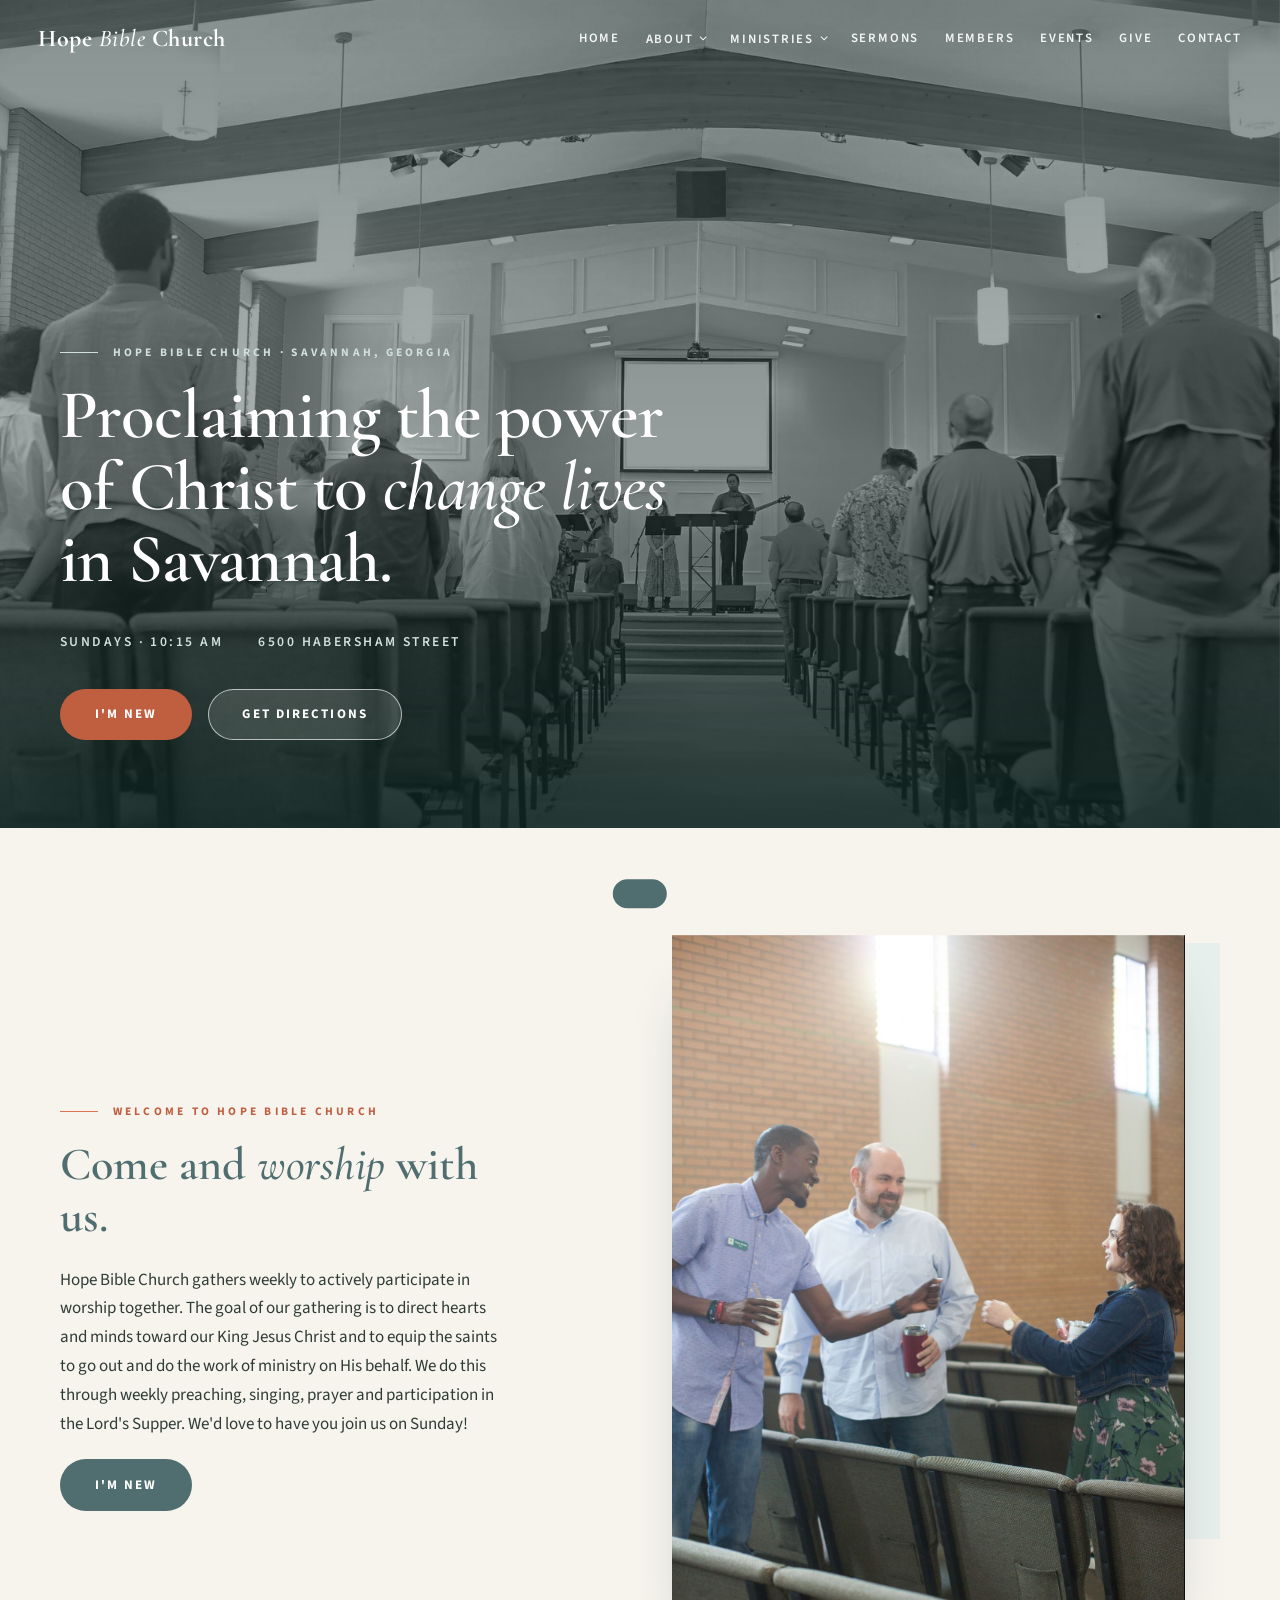
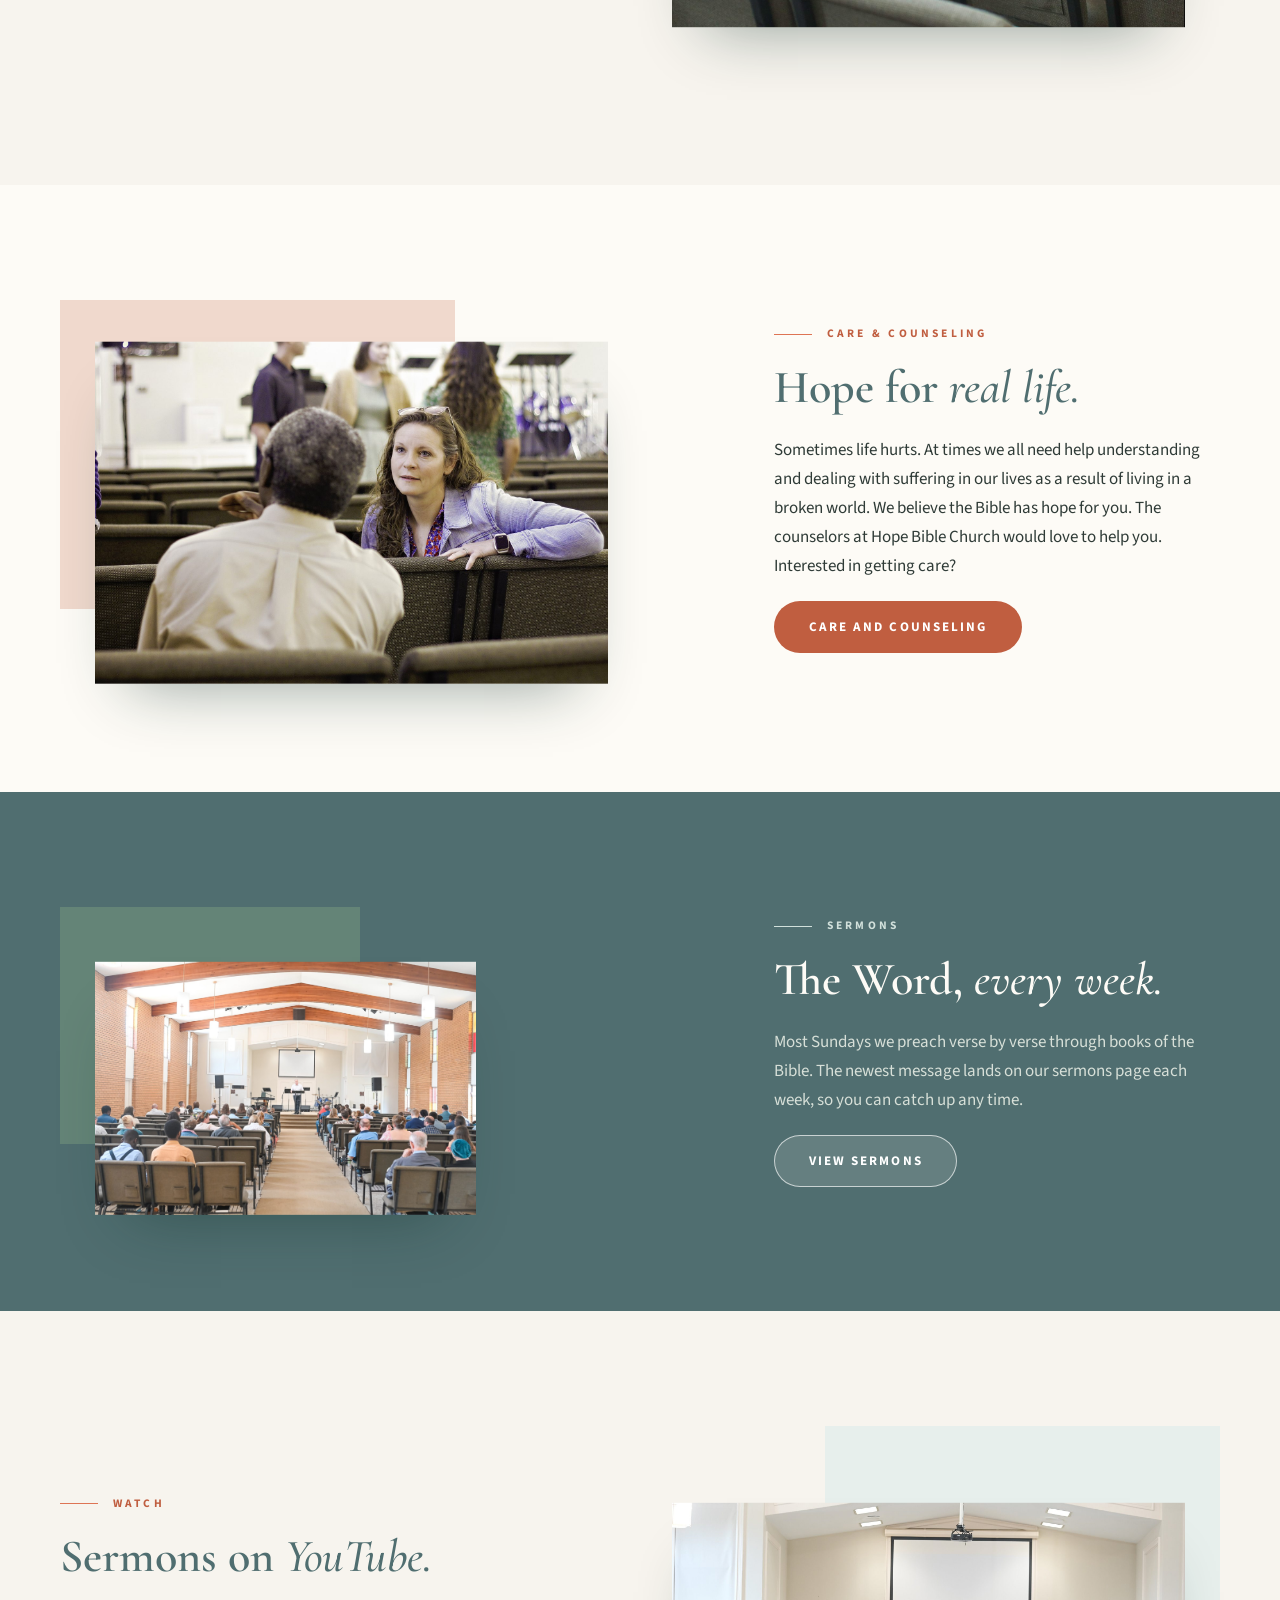
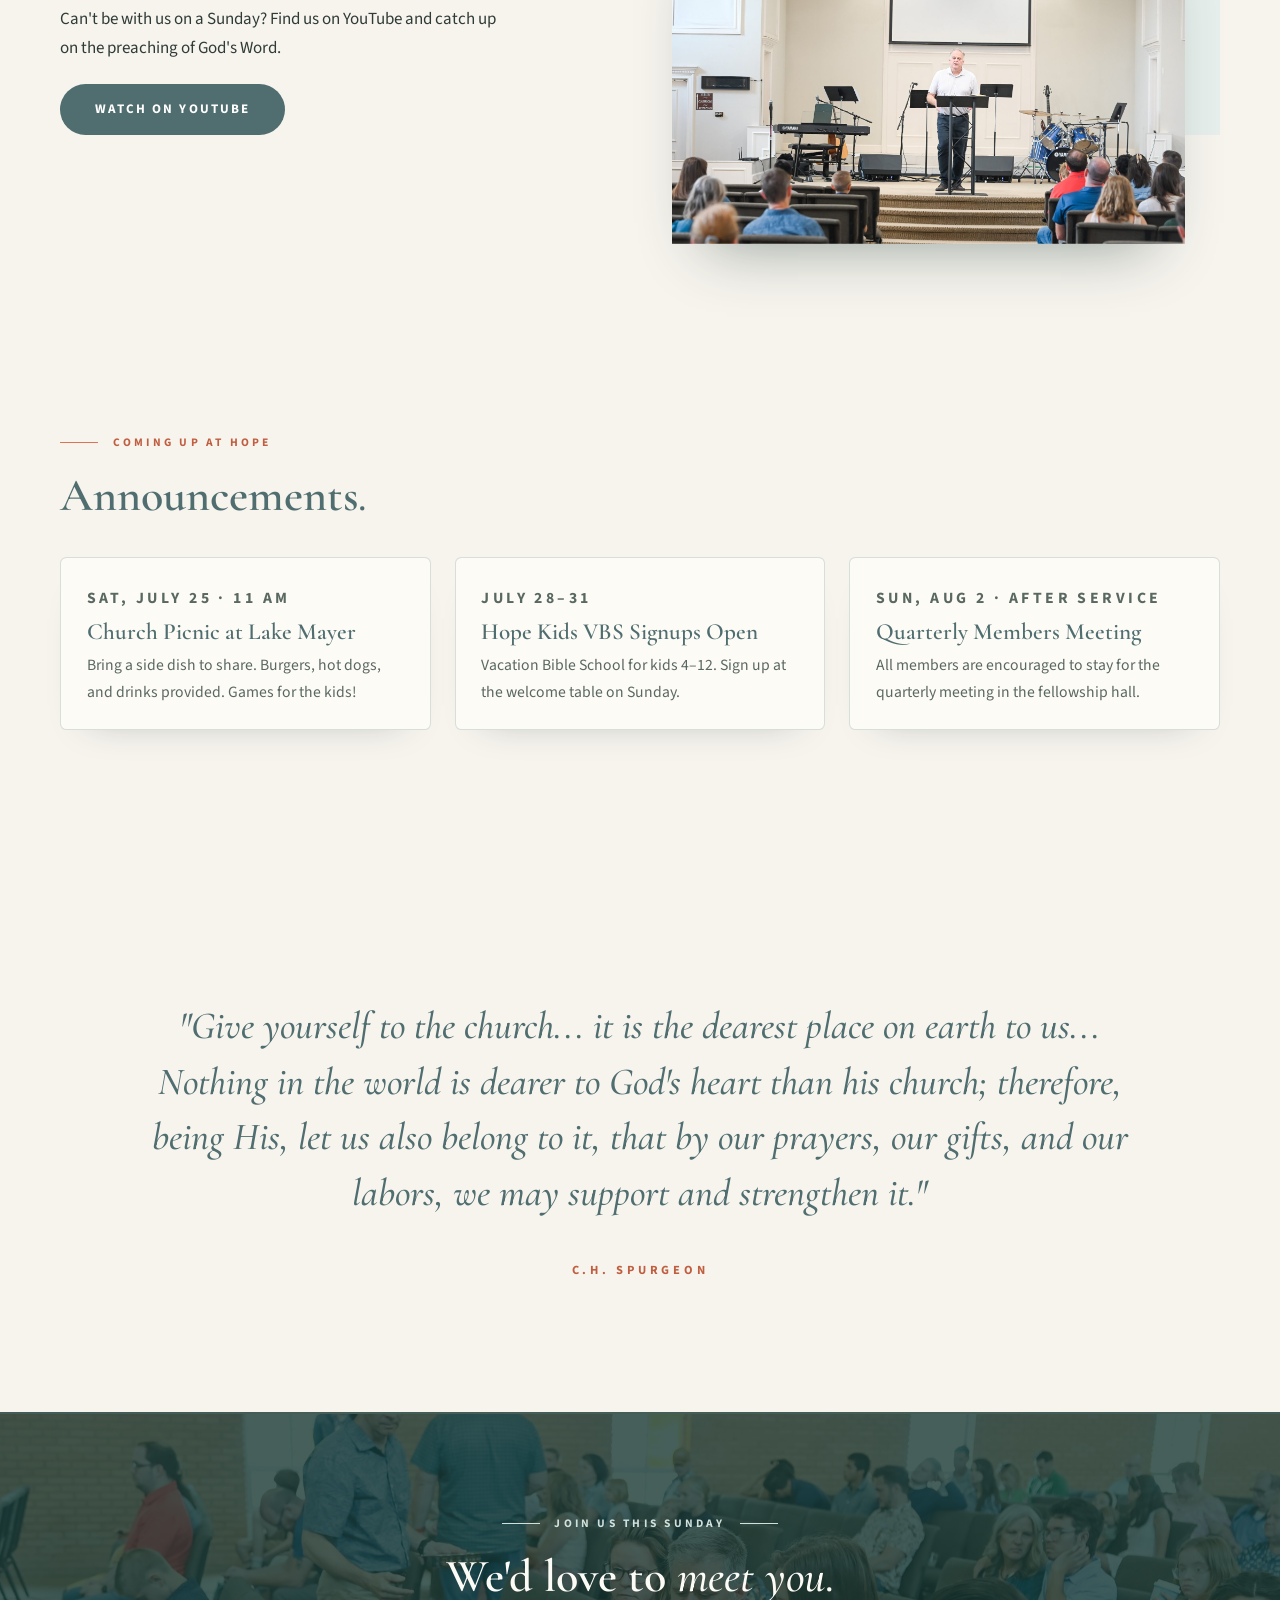
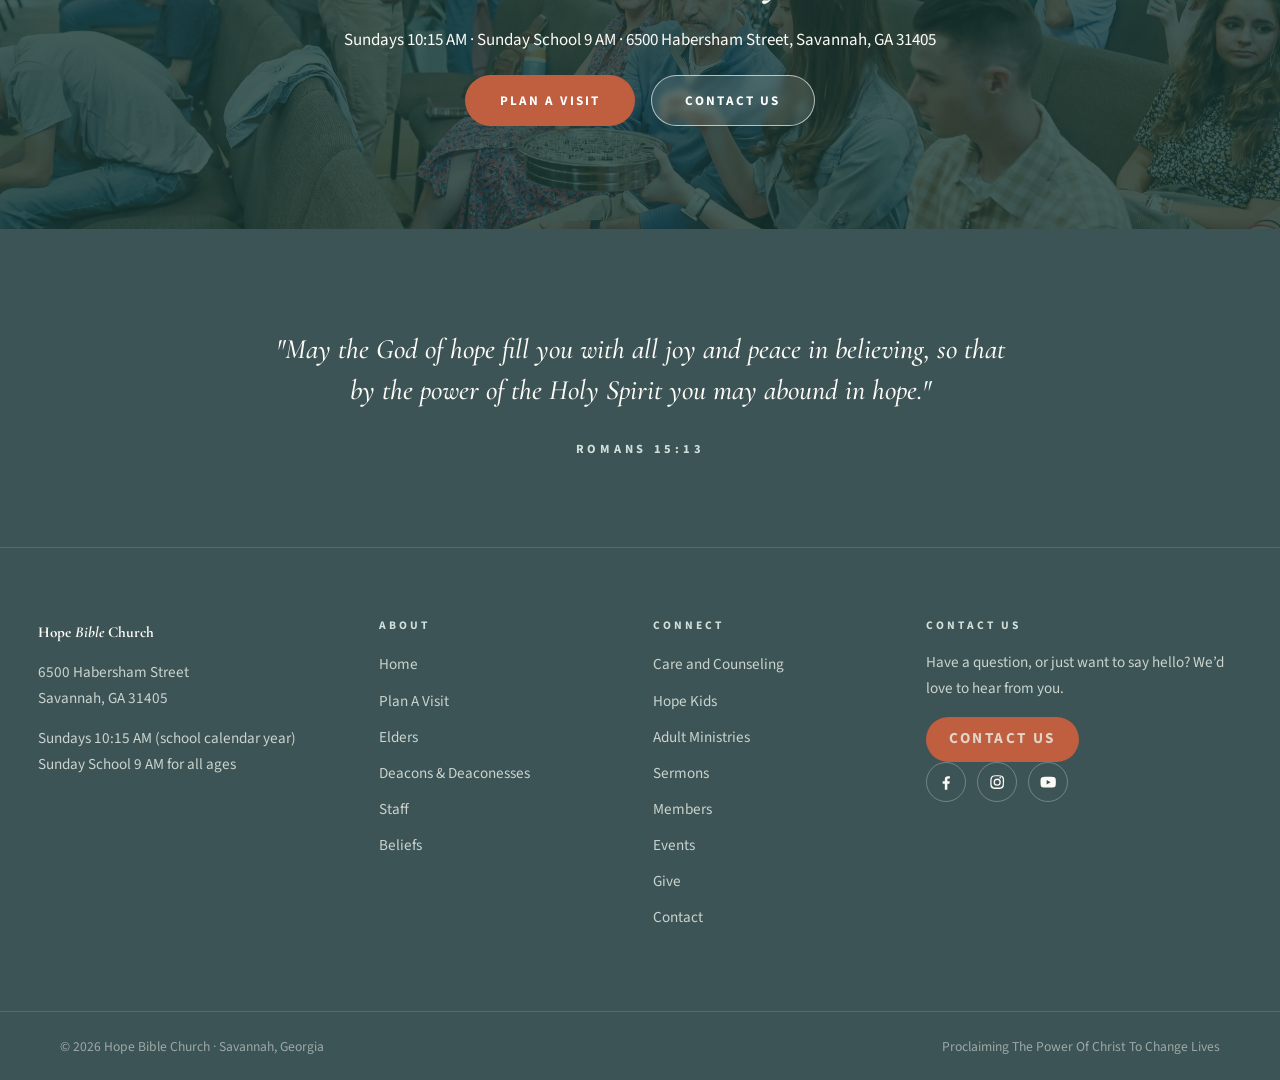
==== commit 44960140: "Website changes 2.0 from the church Captions removed site-wide, footer newsletter replaced by Contac" ====
--- a/index.html
+++ b/index.html
@@ -36,7 +36,7 @@
           <ul class="dropdown">
             <li><a href="https://www.hopediscipleship.org/" target="_blank" rel="noopener">Care and Counseling</a></li>
             <li><a href="hope-kids/">Hope Kids</a></li>
-            <li><a href="adult-ministries/">Men&rsquo;s &amp; Women&rsquo;s Ministry</a></li>
+            <li><a href="adult-ministries/">Adult Ministries</a></li>
           </ul>
         </li>
         <li><a href="sermons/">Sermons</a></li>
@@ -88,7 +88,6 @@
         <figure class="overlap-fig reveal reveal-d1">
           <div class="fig-block"></div>
           <img data-parallax="0.05" src="assets/img/welcome.jpg" alt="Friends talking and greeting one another at Hope Bible Church">
-          <figcaption>Sunday mornings at Hope</figcaption>
         </figure>
       </div>
     </div>
@@ -108,7 +107,6 @@
         <figure class="overlap-fig left block-terra reveal reveal-d1">
           <div class="fig-block"></div>
           <img data-parallax="0.05" src="assets/img/new-counseling-listen.jpg" alt="Two people in a caring conversation">
-          <figcaption>Walking together through suffering</figcaption>
         </figure>
       </div>
     </div>
@@ -147,7 +145,6 @@
         <figure class="overlap-fig reveal reveal-d1">
           <div class="fig-block"></div>
           <img data-parallax="0.05" src="assets/img/new-preaching.jpg" alt="Preaching at Hope Bible Church">
-          <figcaption>The Word, preached verse by verse</figcaption>
         </figure>
       </div>
     </div>
@@ -156,7 +153,7 @@
   <!-- ============ ANNOUNCEMENTS (driven by Google Sheet; see main.js) ============ -->
   <section class="section" aria-labelledby="annc-heading">
     <div class="container">
-      <p class="eyebrow reveal">This Week at Hope</p>
+      <p class="eyebrow reveal">Coming Up at Hope</p>
       <h2 id="annc-heading" class="title-lg reveal">Announcements<span class="serif-italic">.</span></h2>
       <div class="annc-grid" id="anncGrid" aria-live="polite">
         <p class="annc-fallback">Announcements are updating, check back soon.</p>
@@ -217,7 +214,7 @@
       <ul>
         <li><a href="https://www.hopediscipleship.org/" target="_blank" rel="noopener">Care and Counseling</a></li>
         <li><a href="hope-kids/">Hope Kids</a></li>
-            <li><a href="adult-ministries/">Men&rsquo;s &amp; Women&rsquo;s Ministry</a></li>
+            <li><a href="adult-ministries/">Adult Ministries</a></li>
         <li><a href="sermons/">Sermons</a></li>
         <li><a href="https://hopesav.churchcenter.com/" target="_blank" rel="noopener">Members</a></li>
         <li><a href="events/">Events</a></li>
@@ -226,20 +223,14 @@
       </ul>
     </div>
     <div class="footer-col">
-      <h3>Subscribe to our E-mail list</h3>
-      <p>Be the first to get the latest updates and more!</p>
-      <form class="site-form newsletter-form" novalidate>
-            <input type="checkbox" name="botcheck" class="hp" tabindex="-1" autocomplete="off" aria-hidden="true">
-        <div class="field">
-          <label for="nl-first">First Name*</label>
-          <input id="nl-first" name="first-name" type="text" required autocomplete="given-name">
-        </div>
-        <div class="field">
-          <label for="nl-email">Email Address*</label>
-          <input id="nl-email" name="email" type="email" required autocomplete="email">
-        </div>
-        <button class="btn btn-terra btn-sm" type="submit">Subscribe Now</button>
-      </form>
+      <h3>Contact Us</h3>
+      <p>Have a question, or just want to say hello? We&rsquo;d love to hear from you.</p>
+      <div class="btn-row"><a class="btn btn-terra btn-sm" href="contact/">Contact Us</a></div>
+      <ul class="social-row" aria-label="Social media">
+        <li><a href="https://www.facebook.com/hopechurchsavannah/" target="_blank" rel="noopener" aria-label="Hope Bible Church on Facebook"><svg viewBox="0 0 24 24" aria-hidden="true"><path d="M13.5 22v-8h2.7l.4-3.2h-3.1V8.8c0-.9.3-1.6 1.6-1.6h1.7V4.4c-.3 0-1.3-.1-2.5-.1-2.5 0-4.1 1.5-4.1 4.2v2.3H7.4V14h2.8v8h3.3z"/></svg></a></li>
+        <li><a href="https://www.instagram.com/hopechurchsavannah/" target="_blank" rel="noopener" aria-label="Hope Bible Church on Instagram"><svg viewBox="0 0 24 24" aria-hidden="true"><path d="M12 7.3a4.7 4.7 0 1 0 0 9.4 4.7 4.7 0 0 0 0-9.4zm0 7.7a3 3 0 1 1 0-6 3 3 0 0 1 0 6zm5-8.9a1.1 1.1 0 1 1-2.2 0 1.1 1.1 0 0 1 2.2 0zM21 12c0-1.2 0-2.5-.1-3.7-.1-1.4-.4-2.7-1.4-3.7s-2.3-1.3-3.7-1.4C14.5 3 13.2 3 12 3s-2.5 0-3.7.1c-1.4.1-2.7.4-3.7 1.4S3.3 6.9 3.2 8.3C3 9.5 3 10.8 3 12s0 2.5.1 3.7c.1 1.4.4 2.7 1.4 3.7s2.3 1.3 3.7 1.4c1.2.1 2.5.1 3.7.1s2.5 0 3.7-.1c1.4-.1 2.7-.4 3.7-1.4s1.3-2.3 1.4-3.7c.1-1.2.1-2.5.1-3.7zm-2.1 4.4c-.2.5-.5.9-.9 1.2-.4.4-.8.7-1.2.9-1.2.5-4 .4-4.8.4s-3.6.1-4.8-.4c-.5-.2-.9-.5-1.2-.9-.4-.4-.7-.8-.9-1.2-.5-1.2-.4-4-.4-4.8s-.1-3.6.4-4.8c.2-.5.5-.9.9-1.2.4-.4.8-.7 1.2-.9 1.2-.5 4-.4 4.8-.4s3.6-.1 4.8.4c.5.2.9.5 1.2.9.4.4.7.8.9 1.2.5 1.2.4 4 .4 4.8s.1 3.6-.4 4.8z"/></svg></a></li>
+        <li><a href="https://www.youtube.com/@hopebiblechurchSAV" target="_blank" rel="noopener" aria-label="Hope Bible Church on YouTube"><svg viewBox="0 0 24 24" aria-hidden="true"><path d="M21.6 7.2c-.2-.9-.9-1.6-1.8-1.8C18.2 5 12 5 12 5s-6.2 0-7.8.4c-.9.2-1.6.9-1.8 1.8C2 8.8 2 12 2 12s0 3.2.4 4.8c.2.9.9 1.6 1.8 1.8 1.6.4 7.8.4 7.8.4s6.2 0 7.8-.4c.9-.2 1.6-.9 1.8-1.8.4-1.6.4-4.8.4-4.8s0-3.2-.4-4.8zM10 15V9l5.2 3L10 15z"/></svg></a></li>
+      </ul>
     </div>
   </div>
   <div class="footer-bottom">
--- a/style.css
+++ b/style.css
@@ -185,6 +185,8 @@
   overflow:hidden;color:#fff;
 }
 .hero.hero-page{min-height:62vh;}
+.hero.hero-plain{min-height:auto;background:var(--sea);}
+.hero.hero-plain .hero-content{padding:8rem 0 3.5rem;}
 .hero-media{position:absolute;inset:-12% 0;z-index:0;will-change:transform;}
 .hero-media img{width:100%;height:100%;object-fit:cover;animation:kenburns 26s var(--ease) infinite alternate;}
 @keyframes kenburns{
@@ -541,5 +543,15 @@
   html:not(.force-motion) [data-parallax]{transform:none !important;}
 }
 
+/* ---------- Footer social row ---------- */
+.social-row{list-style:none;display:flex;gap:.7rem;padding:0;margin:1.4rem 0 0;}
+.social-row a{
+  display:inline-flex;align-items:center;justify-content:center;width:2.5rem;height:2.5rem;
+  border-radius:50%;border:1px solid rgba(253,251,246,.28);color:var(--cream);
+  transition:background .3s var(--ease),border-color .3s var(--ease),transform .3s var(--ease);
+}
+.social-row a:hover{background:var(--terra);border-color:var(--terra);color:#fff;transform:translateY(-2px);}
+.social-row svg{width:1.15rem;height:1.15rem;fill:currentColor;}
+
 /* honeypot field: hidden from people, visible to bots */
 .site-form .hp{position:absolute;left:-9999px;width:1px;height:1px;opacity:0;pointer-events:none}
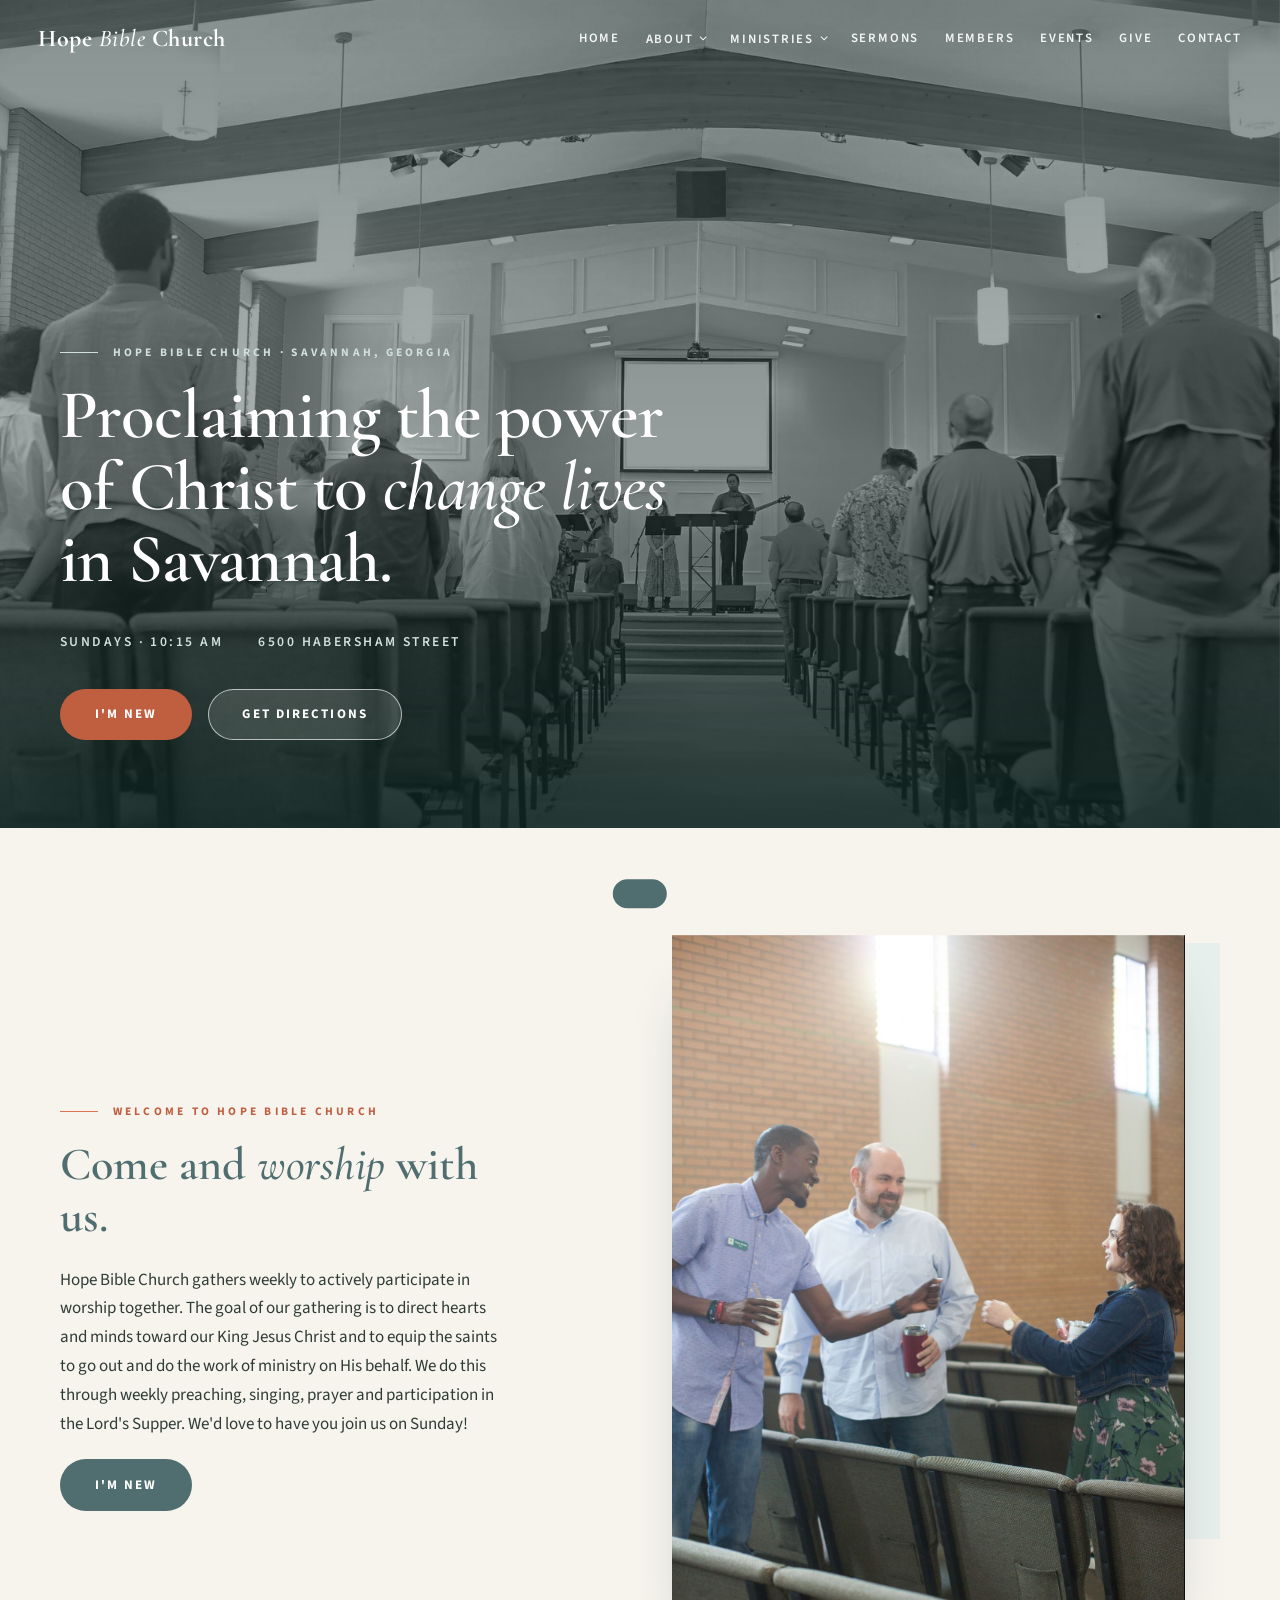
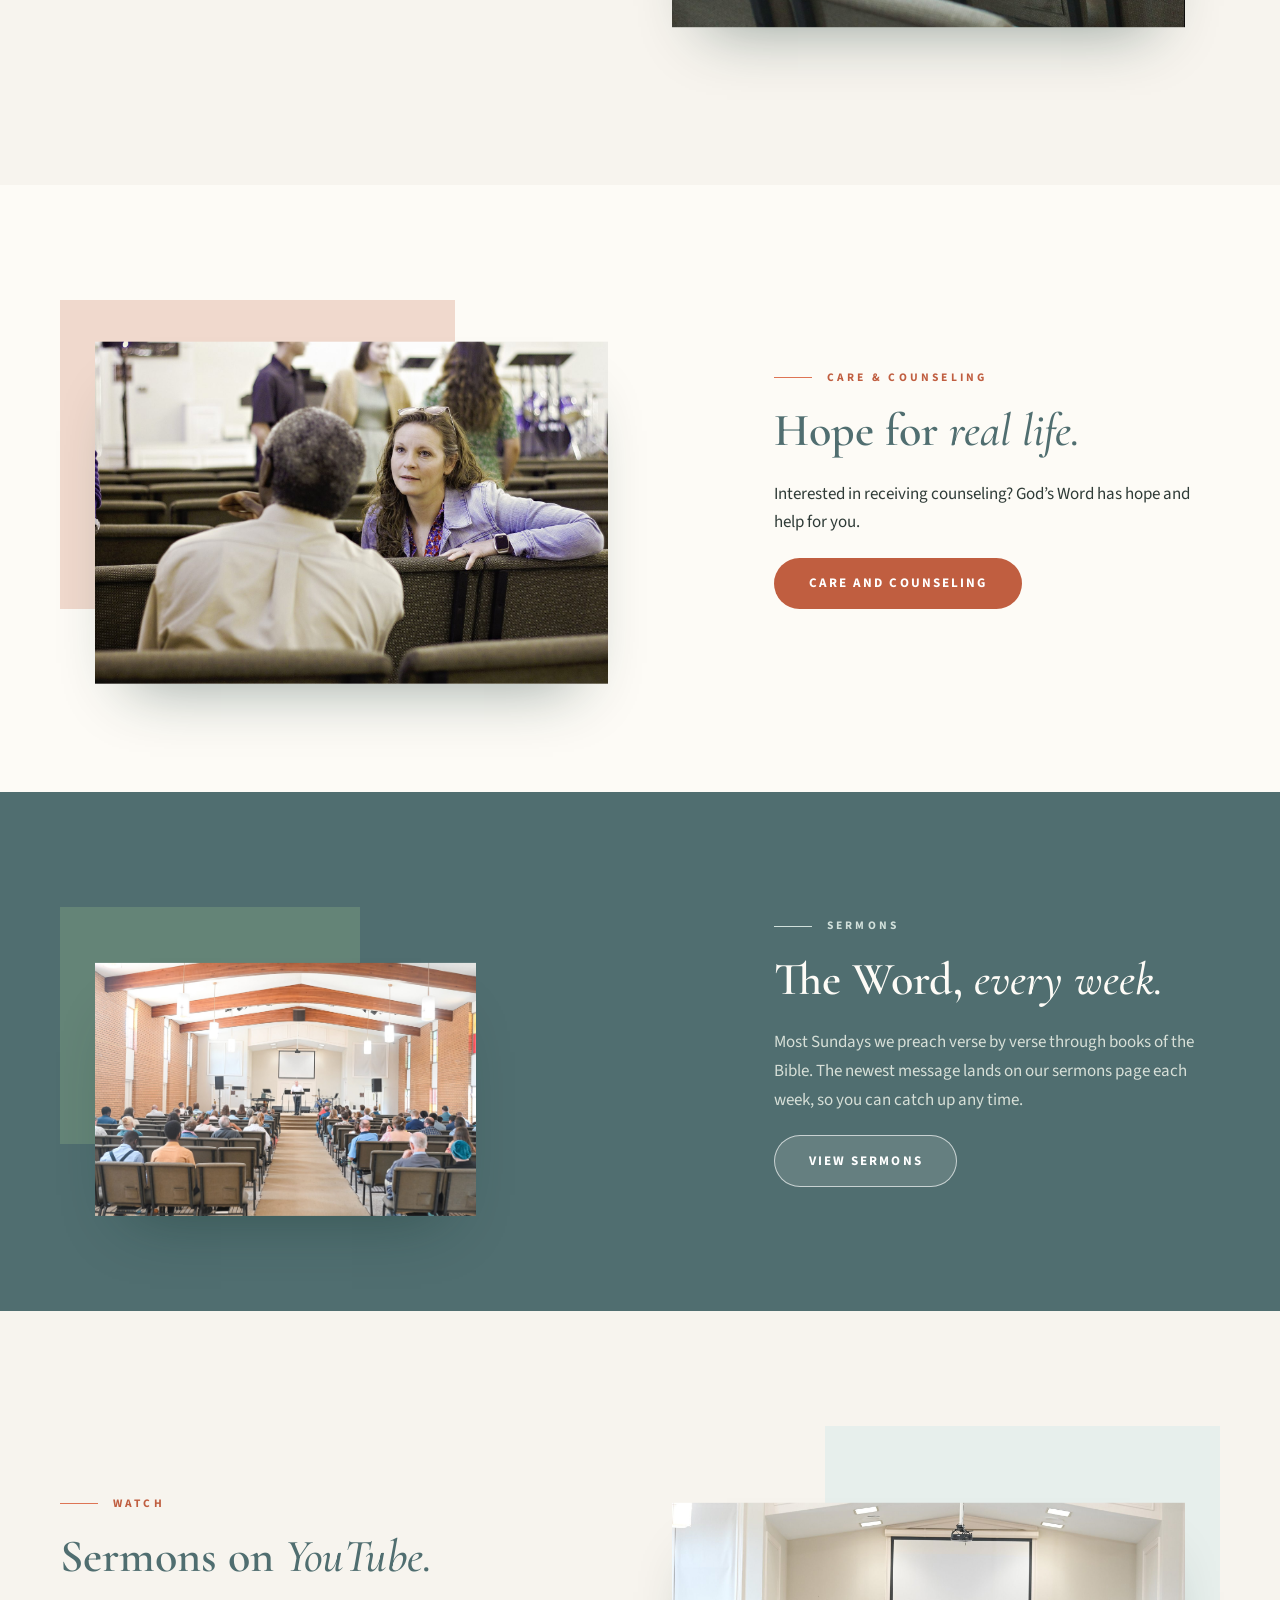
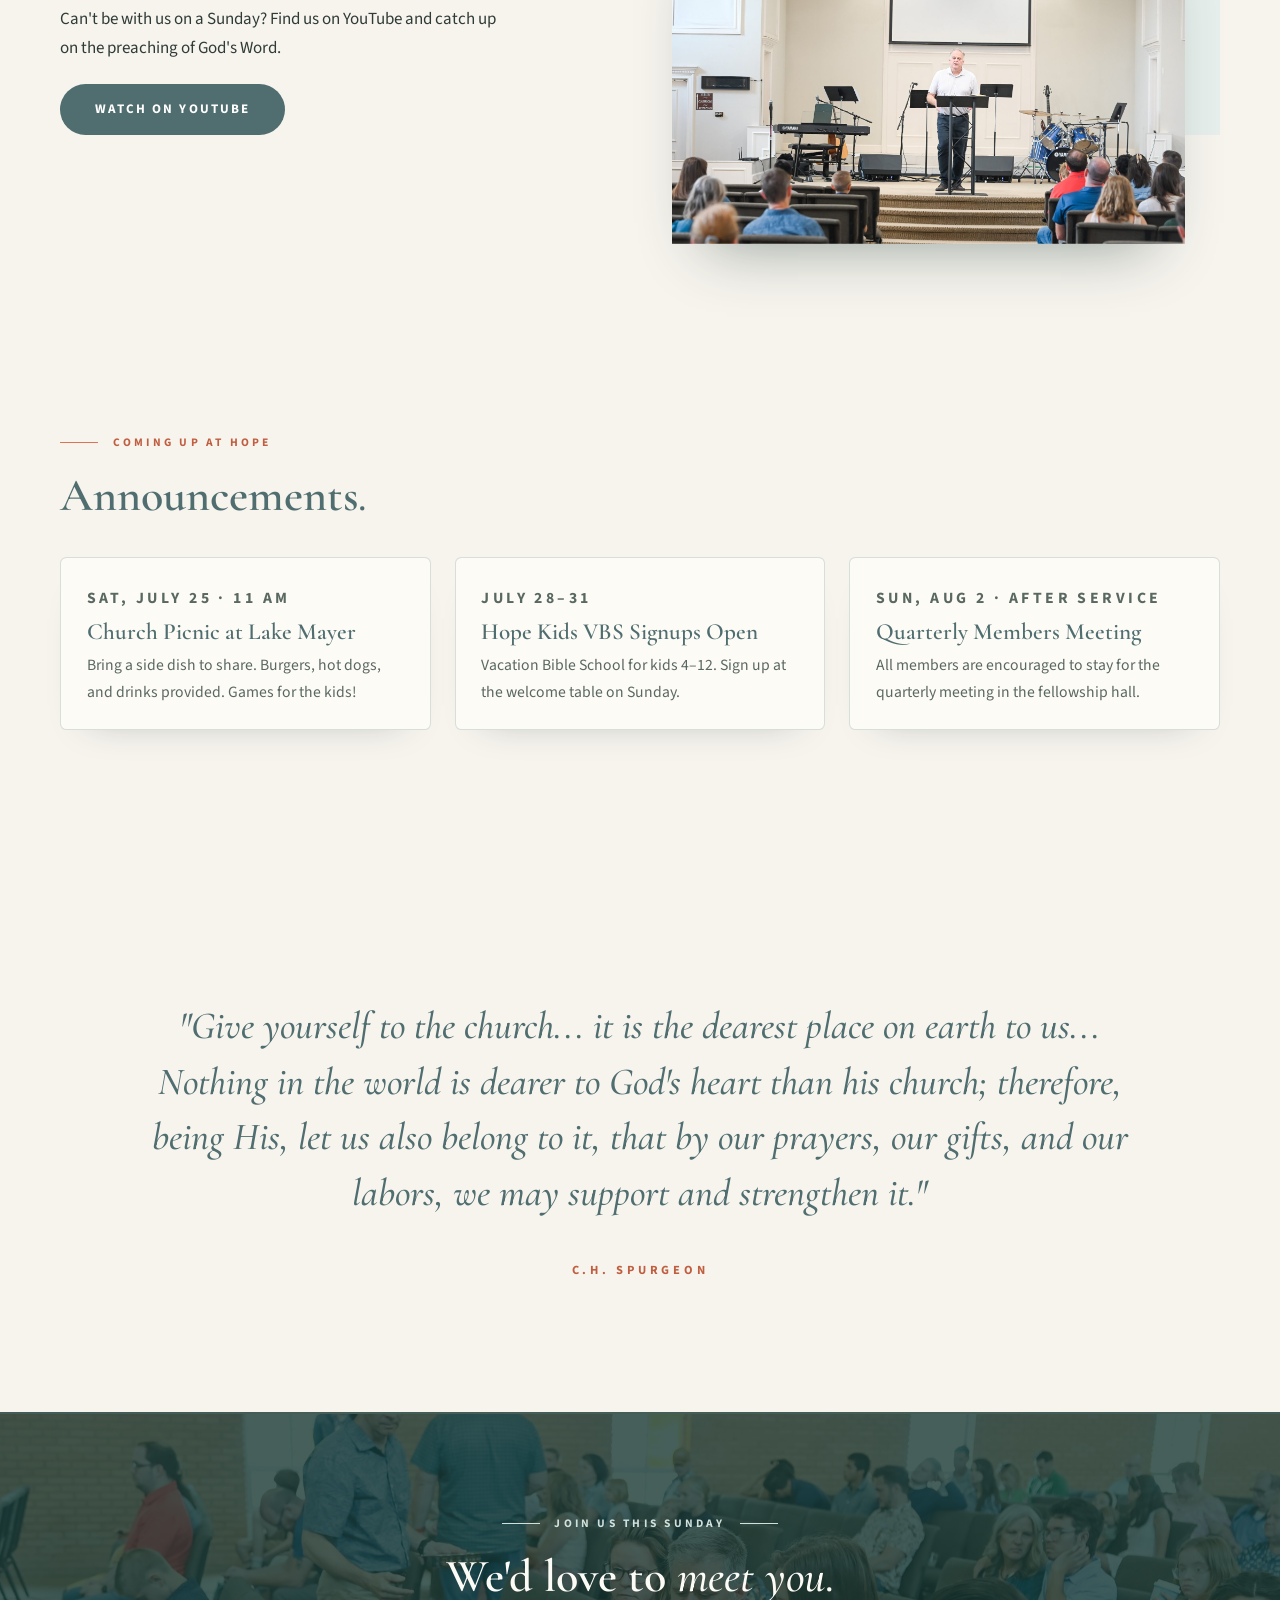
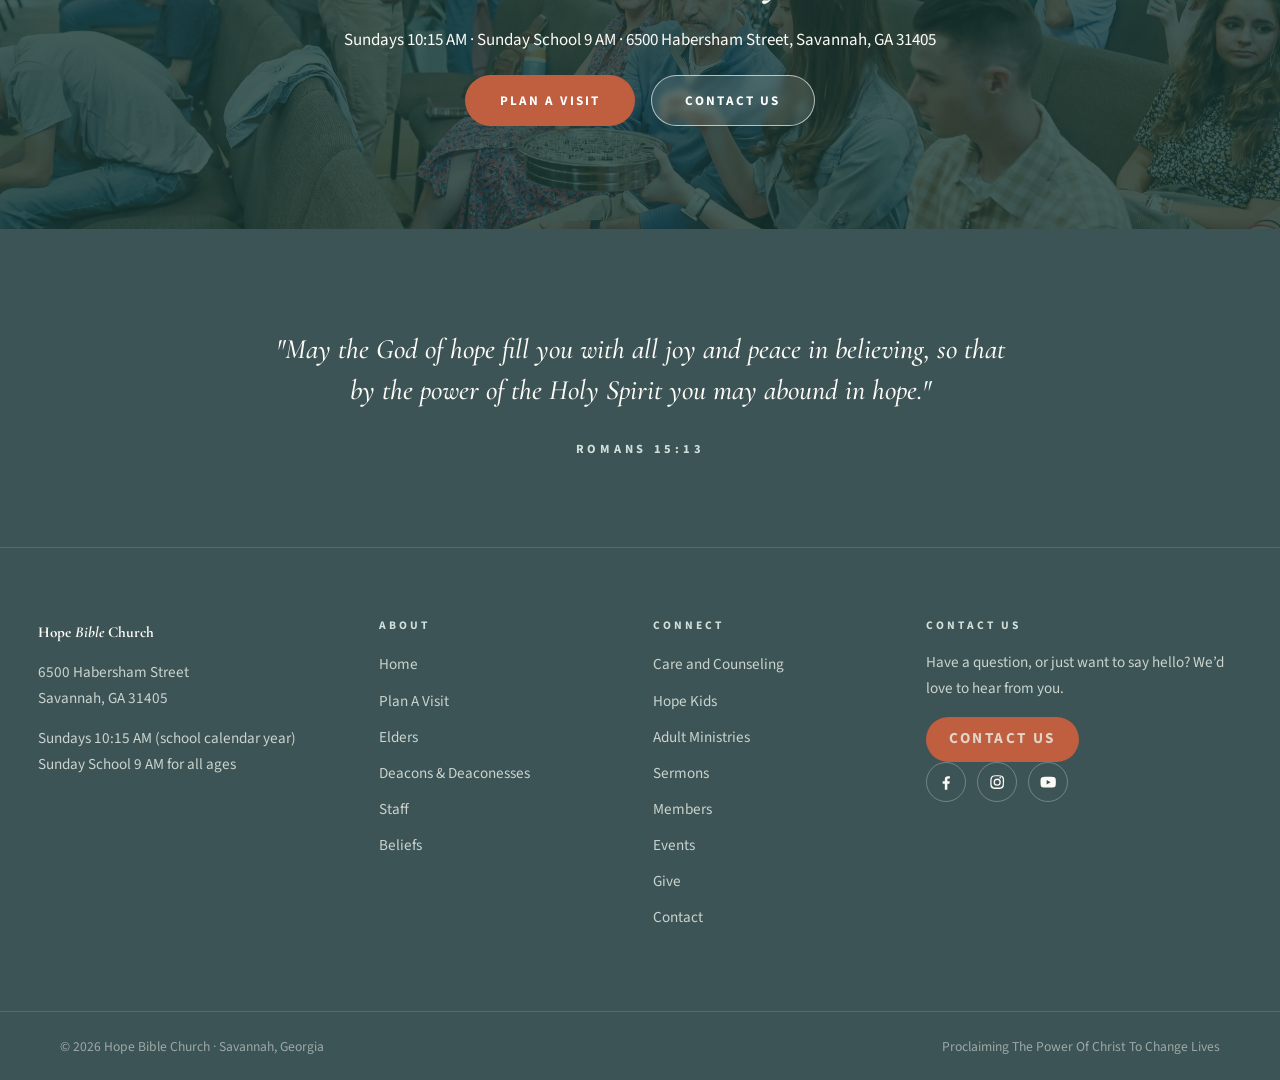
==== commit 44824d00: "October church changes Justin's Hope for Real Life text, beliefs doctrinal line, staff bio links for" ====
--- a/index.html
+++ b/index.html
@@ -98,10 +98,9 @@
     <div class="container">
       <div class="split flip">
         <div class="split-text reveal">
-          <!-- TODO (church): swap this section's wording for the copy Justin provides. His site (hopediscipleship.org) is now linked from the Care & Counseling page. -->
           <p class="eyebrow">Care &amp; Counseling</p>
           <h2 id="care-heading" class="title-lg">Hope for <span class="serif-italic">real life.</span></h2>
-          <p>Sometimes life hurts. At times we all need help understanding and dealing with suffering in our lives as a result of living in a broken world. We believe the Bible has hope for you. The counselors at Hope Bible Church would love to help you. Interested in getting care?</p>
+          <p>Interested in receiving counseling? God&rsquo;s Word has hope and help for you.</p>
           <div class="btn-row"><a class="btn btn-terra" href="https://www.hopediscipleship.org/" target="_blank" rel="noopener">Care and Counseling</a></div>
         </div>
         <figure class="overlap-fig left block-terra reveal reveal-d1">
--- a/style.css
+++ b/style.css
@@ -296,6 +296,10 @@
 .team-card h3{margin:0 0 .15rem;font-size:1.45rem;}
 .team-card .team-role{font-size:.76rem;letter-spacing:.22em;text-transform:uppercase;color:var(--terra-deep);font-weight:700;margin:0 0 .4rem;}
 .team-card .team-mail{font-size:.9rem;word-break:break-all;}
+.team-card h3 a{color:inherit;text-decoration:none;}
+.team-card h3 a:hover{color:var(--terra-deep);}
+.team-card .team-bio-link{margin:.2rem 0 0;font-size:.92rem;}
+.team-card .team-bio-link a{color:var(--sea);font-weight:600;}
 
 /* elder editorial rows */
 .person-row{
@@ -303,6 +307,7 @@
   align-items:center;padding:clamp(2.6rem,5vw,4rem) 0;
 }
 .person-row + .person-row{border-top:1px solid var(--hairline);}
+.person-row[id]{scroll-margin-top:5.5rem;}
 .person-row .person-fig{grid-column:1 / span 5;}
 .person-row .person-bio{grid-column:6 / span 7;}
 .person-row.flip .person-fig{grid-column:8 / span 5;grid-row:1;}
